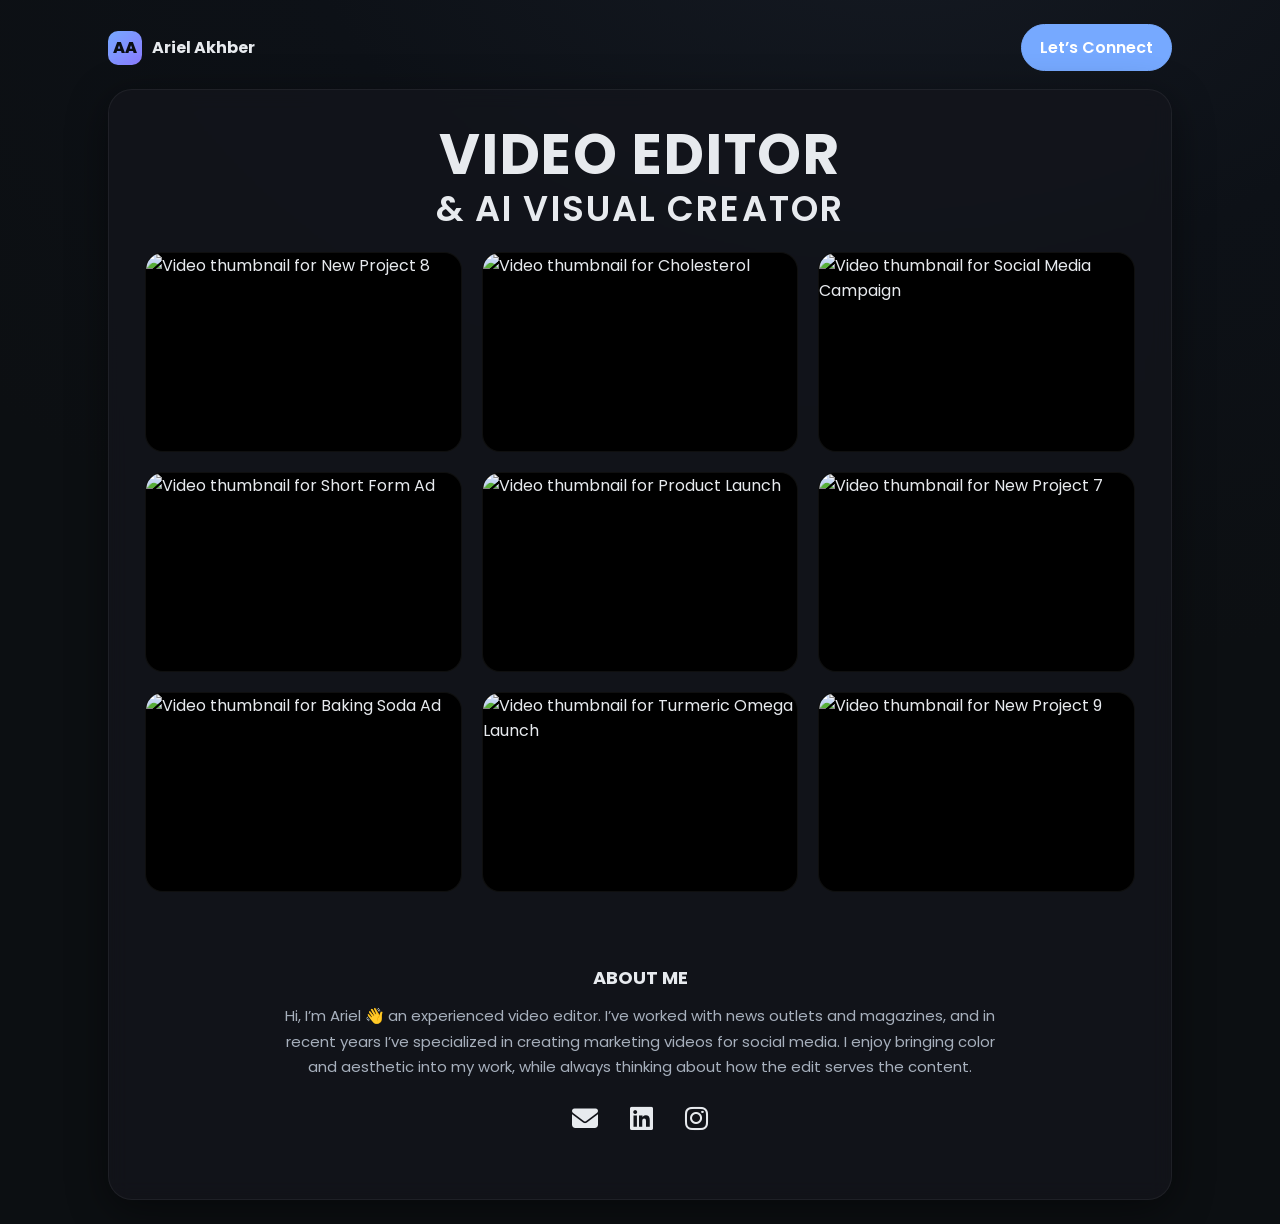
==== index.html @ ad4cbfae "Update index.html" ====
<!DOCTYPE html>
<html lang="en">
<head>
  <meta charset="utf-8" />
  <meta name="viewport" content="width=device-width, initial-scale=1" />
  <title>Ariel Akhber — Portfolio</title>

  <link rel="preconnect" href="https://fonts.googleapis.com">
  <link rel="preconnect" href="https://fonts.gstatic.com" crossorigin>
  <link href="https://fonts.googleapis.com/css2?family=Poppins:wght@400;500;600;700&display=swap" rel="stylesheet">
  <link rel="stylesheet" href="https://cdnjs.cloudflare.com/ajax/libs/font-awesome/6.5.0/css/all.min.css">

  <link rel="stylesheet" href="./styles.css">
</head>

<body>
  <div class="site-wrap">
    <header>
      <div class="brand">
        <div class="brand-mark">AA</div>
        <div class="brand-name">Ariel Akhber</div>
      </div>
      <a href="#contact" class="cta">Let’s Connect</a>
    </header>

    <main class="panel">
      <section class="hero">
        <h1 class="hero-title">
          <span class="line-main">VIDEO EDITOR</span>
          <span class="line-sub">& AI VISUAL CREATOR</span>
        </h1>
      </section>

      <!-- 3x3 gallery (9 items only, no placeholder) -->
      <section class="projects" id="projectsGrid" aria-label="Video gallery"></section>

      <section id="contact">
        <div class="about">
          <h4>ABOUT ME</h4>
          <p>
            Hi, I’m Ariel 👋 an experienced video editor.
            I’ve worked with news outlets and magazines, and in recent years I’ve specialized in creating marketing videos for social media.
            I enjoy bringing color and aesthetic into my work, while always thinking about how the edit serves the content.
          </p>
        </div>

        <div class="social-links">
          <a href="mailto:akhber@gmail.com" aria-label="Email"><i class="fas fa-envelope"></i></a>
          <a href="https://www.linkedin.com/in/ariel-akhber-a75b20251" target="_blank" rel="noopener" aria-label="LinkedIn"><i class="fab fa-linkedin"></i></a>
          <a href="https://www.instagram.com/arielakhber/" target="_blank" rel="noopener" aria-label="Instagram"><i class="fab fa-instagram"></i></a>
        </div>
      </section>
    </main>
  </div>

  <!-- Modal -->
  <div id="videoModal" class="modal" aria-hidden="true">
    <button class="close" type="button" aria-label="Close video">×</button>
    <div class="modal-content" role="dialog" aria-modal="true">
      <iframe id="videoFrame" src="" allow="autoplay; encrypted-media" allowfullscreen></iframe>
    </div>
  </div>

  <script>
    function openModal(videoId) {
      const modal = document.getElementById("videoModal");
      const frame = document.getElementById("videoFrame");
      modal.style.display = "flex";
      modal.setAttribute("aria-hidden", "false");
      frame.src = "https://www.youtube.com/embed/" + videoId + "?autoplay=1";
    }

    function closeModal() {
      const modal = document.getElementById("videoModal");
      const frame = document.getElementById("videoFrame");
      modal.style.display = "none";
      modal.setAttribute("aria-hidden", "true");
      frame.src = "";
    }

    // 9 videos = 3x3 grid
    const videos = [
      { id: "cFrAQUphw9w", title: "New Project 8" },
      { id: "8QjhPqj04_M", title: "Cholesterol" },
      { id: "sNv0KbdY40A", title: "Social Media Campaign" },
      { id: "XCvmRAv60n0", title: "Short Form Ad" },
      { id: "4ocju5hdgsI", title: "Product Launch" },
      { id: "Ojvk73VGJRs", title: "New Project 7" },
      { id: "7mzELoA_4TA", title: "Baking Soda Ad" },
      { id: "eIkSXcvXmnU", title: "Turmeric Omega Launch" },
      { id: "Q4pcstfcHyA", title: "New Project 9" }
    ];

    function renderGallery() {
      const grid = document.getElementById("projectsGrid");
      if (!grid) return;

      grid.innerHTML = videos.map(v => `
        <article class="card" data-video-id="${v.id}">
          <img
            class="thumb"
            src="https://img.youtube.com/vi/${v.id}/hqdefault.jpg"
            alt="Video thumbnail for ${v.title}"
            loading="lazy">
        </article>
      `).join("");

      grid.addEventListener("click", (e) => {
        const card = e.target.closest(".card[data-video-id]");
        if (!card) return;
        openModal(card.dataset.videoId);
      });
    }

    document.addEventListener("DOMContentLoaded", () => {
      renderGallery();

      document.querySelector(".close")?.addEventListener("click", closeModal);

      const modal = document.getElementById("videoModal");
      modal?.addEventListener("click", (e) => { if (e.target === modal) closeModal(); });

      document.addEventListener("keydown", (e) => { if (e.key === "Escape") closeModal(); });

      // Let’s Connect glow
      const connectBtn = document.querySelector(".cta");
      const contactSection = document.getElementById("contact");
      if (connectBtn && contactSection) {
        connectBtn.addEventListener("click", (e) => {
          e.preventDefault();
          contactSection.scrollIntoView({ behavior: "smooth", block: "center" });

          contactSection.classList.remove("glow");
          void contactSection.offsetWidth;
          contactSection.classList.add("glow");

          setTimeout(() => contactSection.classList.remove("glow"), 1800);
        });
      }
    });
  </script>
</body>
</html>
---- styles.css ----
:root {
  --bg: #0c0f12;
  --panel: rgba(20,22,28,0.72);
  --panel-border: rgba(255,255,255,0.06);
  --text: #e7eaee;
  --muted: #a7b0bd;
  --accent: #76a9ff;
  --accent-2: #8a7bff;
  --radius: 24px;
  --shadow: 0 10px 40px rgba(0,0,0,0.45);
}

* { box-sizing: border-box; scroll-behavior: smooth; }

body {
  margin: 0;
  font-family: "Poppins", sans-serif;
  background: radial-gradient(1200px 800px at 70% -10%, #151a23 0%, #0d1117 50%, var(--bg) 100%);
  color: var(--text);
}

.site-wrap {
  max-width: 1120px;
  margin: 0 auto;
  padding: 24px clamp(16px, 3vw, 28px);
}

.panel {
  background: var(--panel);
  border: 1px solid var(--panel-border);
  border-radius: var(--radius);
  box-shadow: var(--shadow);
  backdrop-filter: blur(10px);
  padding: clamp(20px, 3.4vw, 36px);
}

/* Header */
header {
  display: flex;
  align-items: center;
  justify-content: space-between;
  margin-bottom: 18px;
}

.brand {
  display: flex;
  align-items: center;
  gap: 10px;
  font-weight: 700;
}

.brand-mark {
  width: 34px;
  height: 34px;
  border-radius: 10px;
  background: linear-gradient(135deg, var(--accent), var(--accent-2));
  display: grid;
  place-items: center;
  color: #0a0e13;
  font-weight: 800;
}

.cta {
  background: var(--accent);
  border: 1px solid var(--accent);
  color: #fff;
  padding: 10px 18px;
  border-radius: 999px;
  text-decoration: none;
  font-weight: 600;
  transition: background-color .2s, transform .2s;
}
.cta:hover {
  background: #5a95e7;
  transform: translateY(-1px);
}

/* Hero */
.hero {
  text-align: center;
  margin-bottom: 24px;
}

.hero-title {
  display: flex;
  flex-direction: column;
  align-items: center;
  line-height: 1.05;
  margin: 0;
}

.hero-title .line-main {
  font-size: clamp(2.9rem, 5vw, 3.5rem); /* +~8px */
  font-weight: 700;
  letter-spacing: 0.03em;
}

.hero-title .line-sub {
  font-size: clamp(1.8rem, 4vw, 2.2rem);
  font-weight: 600;
  letter-spacing: 0.06em;
  margin-top: 0.18em;
  max-width: 92%;
  text-align: center;
}

/* Projects */
.projects {
  display: grid;
  grid-template-columns: repeat(3, 1fr);
  gap: 20px;
  margin: 22px 0 28px;
}

@media (max-width: 900px) {
  .projects { grid-template-columns: repeat(2, 1fr); }
}
@media (max-width: 600px) {
  .projects { grid-template-columns: 1fr; }
}

.card {
  position: relative;
  background: #000;
  border: 1px solid rgba(255,255,255,.06);
  border-radius: 18px;
  overflow: hidden;
  min-height: 200px;
  cursor: pointer;
  transition: transform .3s ease, box-shadow .3s ease, border-color .3s ease;
}
.card:hover {
  transform: translateY(-6px);
  box-shadow: 0 12px 32px rgba(0,0,0,.5), 0 6px 18px rgba(118,169,255,.2);
  border-color: rgba(118,169,255,.3);
}

.thumb {
  position: absolute;
  inset: 0;
  width: 100%;
  height: 100%;
  object-fit: cover;
  transition: transform .6s ease, filter .6s ease;
}
.card:hover .thumb {
  transform: scale(1.08);
  filter: brightness(1.1);
}

.card.placeholder {
  cursor: default;
  background: #1a1e26;
  display: grid;
  place-items: center;
}
.card.placeholder:hover {
  transform: none;
  box-shadow: none;
}

.placeholder-text {
  color: var(--muted);
  font-size: 1.1rem;
  opacity: 0.6;
}

/* Contact */
#contact {
  margin-top: 40px;
  border-radius: 24px;
  padding: 32px 24px 24px;
}

#contact.glow {
  animation: contactGlow 1.6s ease-out;
}

@keyframes contactGlow {
  0% { box-shadow: 0 0 0 0 rgba(118,169,255,0); }
  35% {
    box-shadow:
      0 0 0 1px rgba(118,169,255,0.9),
      0 0 35px rgba(118,169,255,0.7);
  }
  100% { box-shadow: 0 0 0 0 rgba(118,169,255,0); }
}

.about {
  text-align: center;
  max-width: 720px;
  margin: 0 auto 10px;
}
.about h4 { margin: 0 0 12px; font-size: 18px; }
.about p {
  margin: 0;
  color: var(--muted);
  line-height: 1.7;
  font-size: 15px;
}

.social-links {
  text-align: center;
  margin-top: 20px;
}
.social-links a {
  color: var(--text);
  margin: 0 14px;
  font-size: 26px;
  transition: color .2s, transform .2s;
}
.social-links a:hover {
  color: var(--accent);
  transform: translateY(-2px);
}

/* Modal */
.modal {
  display: none;
  position: fixed;
  inset: 0;
  background: rgba(0,0,0,.85);
  justify-content: center;
  align-items: center;
  z-index: 999;
}

.modal-content {
  width: min(900px, 92vw);
  aspect-ratio: 16 / 9;
  background: #000;
  border-radius: 16px;
  overflow: hidden;
}

.modal iframe {
  width: 100%;
  height: 100%;
  border: none;
}

.close {
  position: fixed;
  top: 18px;
  right: 22px;
  font-size: 40px;
  color: #fff;
  background: transparent;
  border: none;
  cursor: pointer;
}
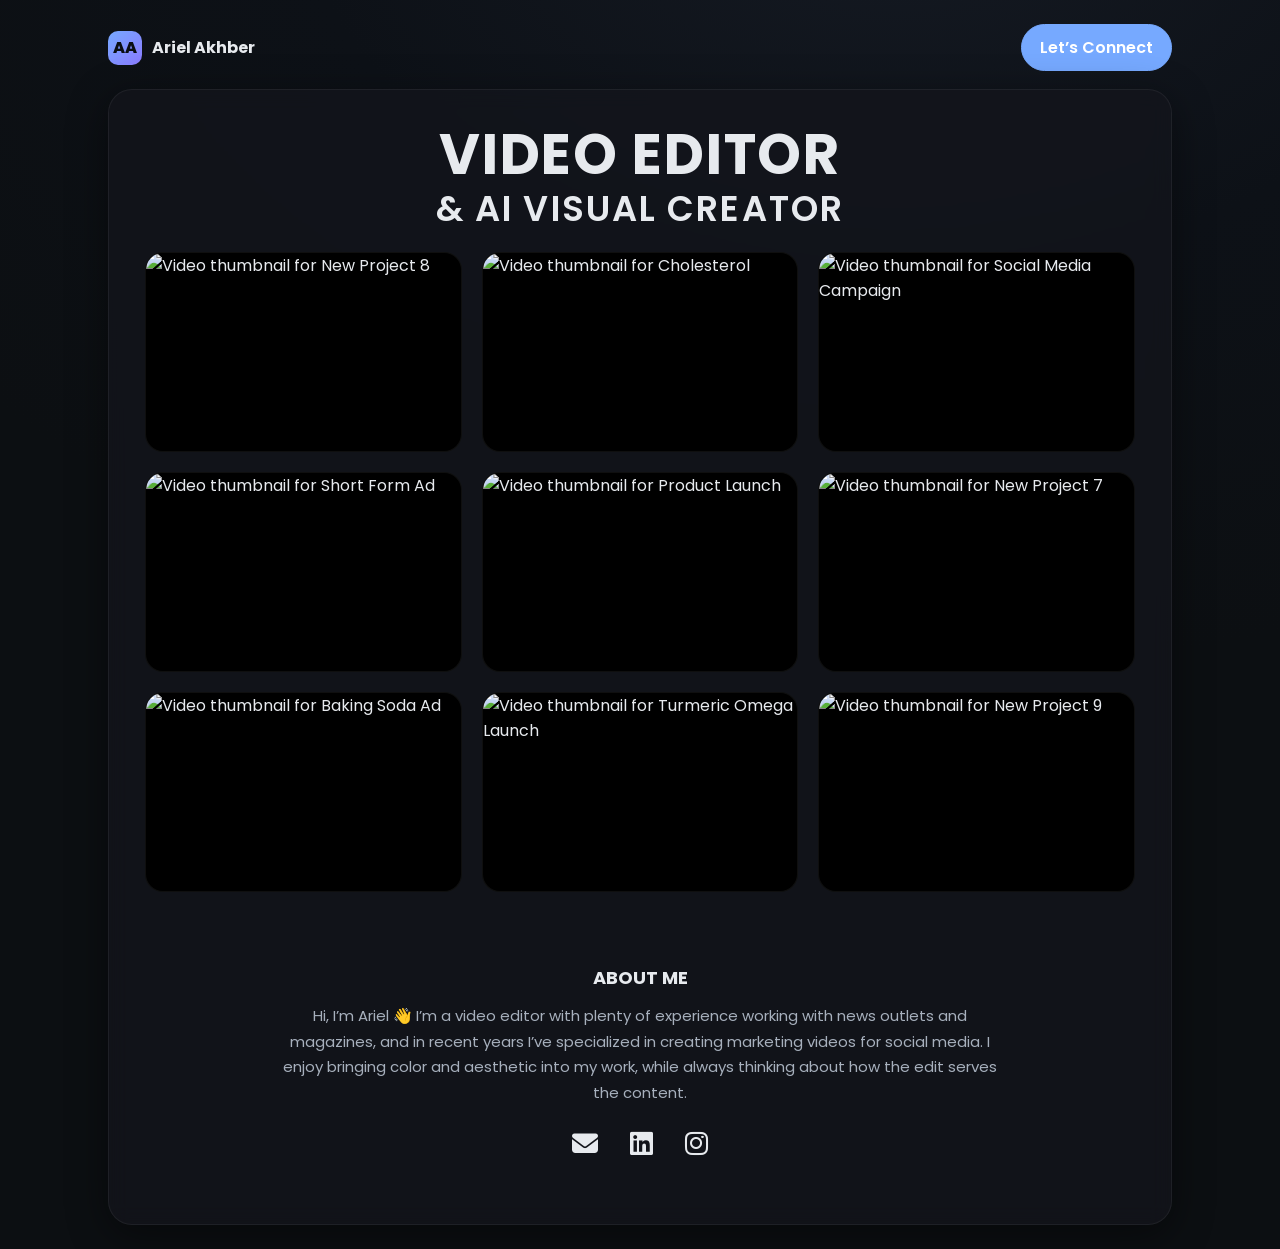
==== commit 00a3e7a4: "Update index.html" ====
--- a/index.html
+++ b/index.html
@@ -38,8 +38,8 @@
         <div class="about">
           <h4>ABOUT ME</h4>
           <p>
-            Hi, I’m Ariel 👋 an experienced video editor.
-            I’ve worked with news outlets and magazines, and in recent years I’ve specialized in creating marketing videos for social media.
+            Hi, I’m Ariel 👋
+            I’m a video editor with plenty of experience working with news outlets and magazines, and in recent years I’ve specialized in creating marketing videos for social media.
             I enjoy bringing color and aesthetic into my work, while always thinking about how the edit serves the content.
           </p>
         </div>
@@ -142,3 +142,4 @@
 </body>
 </html>
 
+
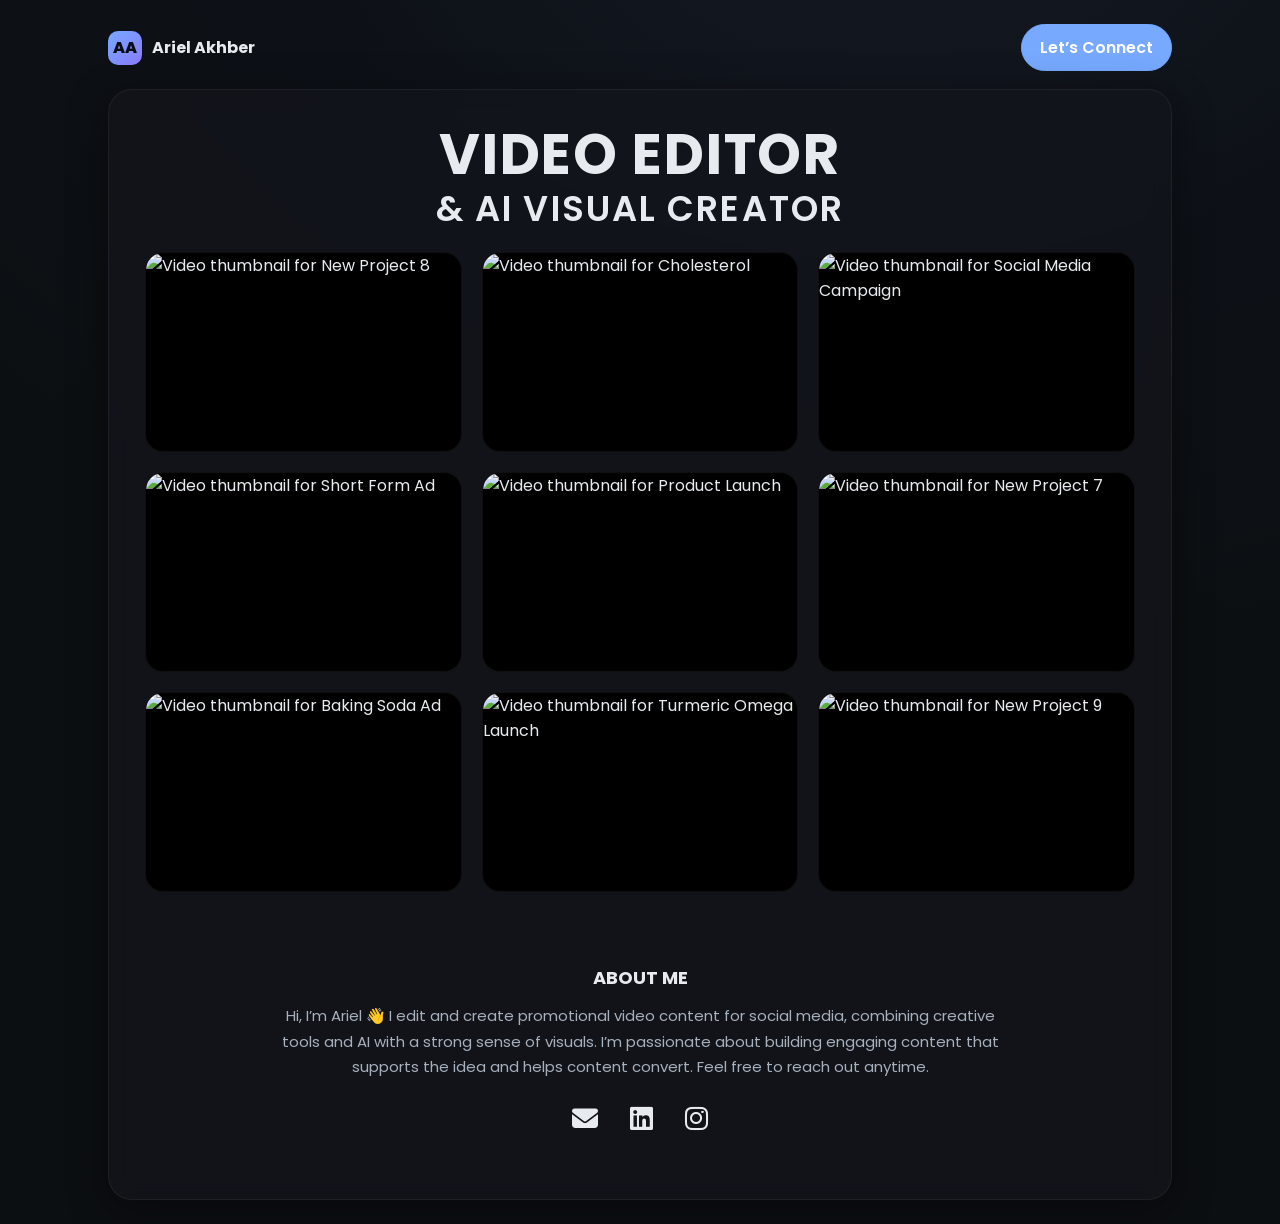
==== commit 2a9bb7e1: "Update index.html" ====
--- a/index.html
+++ b/index.html
@@ -39,8 +39,9 @@
           <h4>ABOUT ME</h4>
           <p>
             Hi, I’m Ariel 👋
-            I’m a video editor with plenty of experience working with news outlets and magazines, and in recent years I’ve specialized in creating marketing videos for social media.
-            I enjoy bringing color and aesthetic into my work, while always thinking about how the edit serves the content.
+I edit and create promotional video content for social media, combining creative tools and AI with a strong sense of visuals.
+I’m passionate about building engaging content that supports the idea and helps content convert.
+Feel free to reach out anytime.
           </p>
         </div>
 
@@ -143,3 +144,4 @@
 </html>
 
 
+
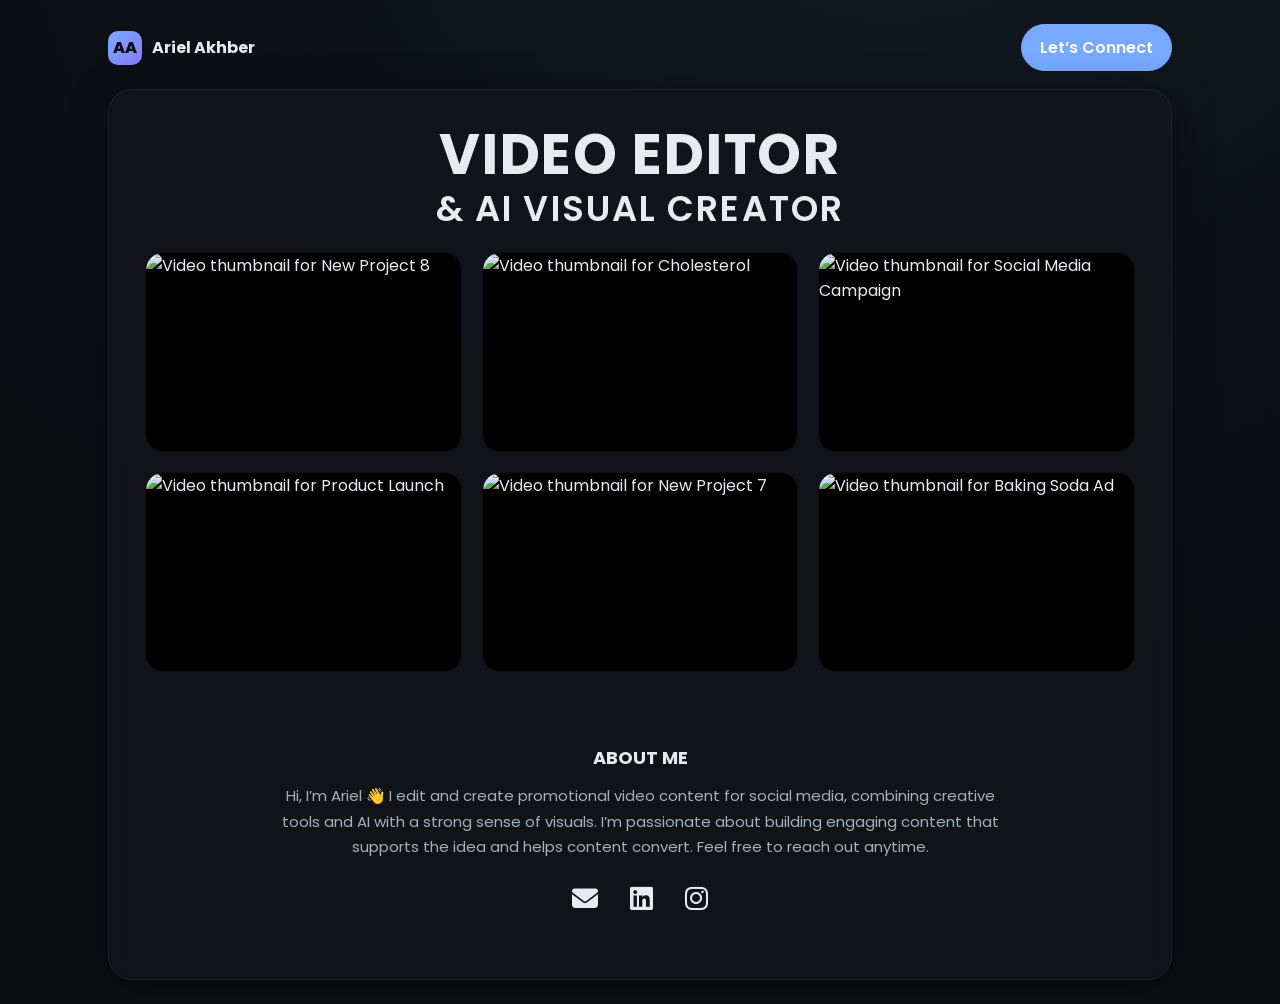
==== commit 1affe3d0: "Update index.html" ====
--- a/index.html
+++ b/index.html
@@ -81,16 +81,15 @@
 
     // 9 videos = 3x3 grid
     const videos = [
-      { id: "cFrAQUphw9w", title: "New Project 8" },
-      { id: "8QjhPqj04_M", title: "Cholesterol" },
-      { id: "sNv0KbdY40A", title: "Social Media Campaign" },
-      { id: "XCvmRAv60n0", title: "Short Form Ad" },
-      { id: "4ocju5hdgsI", title: "Product Launch" },
-      { id: "Ojvk73VGJRs", title: "New Project 7" },
-      { id: "7mzELoA_4TA", title: "Baking Soda Ad" },
-      { id: "eIkSXcvXmnU", title: "Turmeric Omega Launch" },
-      { id: "Q4pcstfcHyA", title: "New Project 9" }
-    ];
+  { id: "cFrAQUphw9w", title: "New Project 8" },        // A
+  { id: "8QjhPqj04_M", title: "Cholesterol" },          // B
+  { id: "sNv0KbdY40A", title: "Social Media Campaign" },// C
+
+  { id: "4ocju5hdgsI", title: "Product Launch" },       // E
+  { id: "Ojvk73VGJRs", title: "New Project 7" },        // F
+  { id: "7mzELoA_4TA", title: "Baking Soda Ad" }        // G
+];
+
 
     function renderGallery() {
       const grid = document.getElementById("projectsGrid");
@@ -145,3 +144,5 @@
 
 
 
+
+
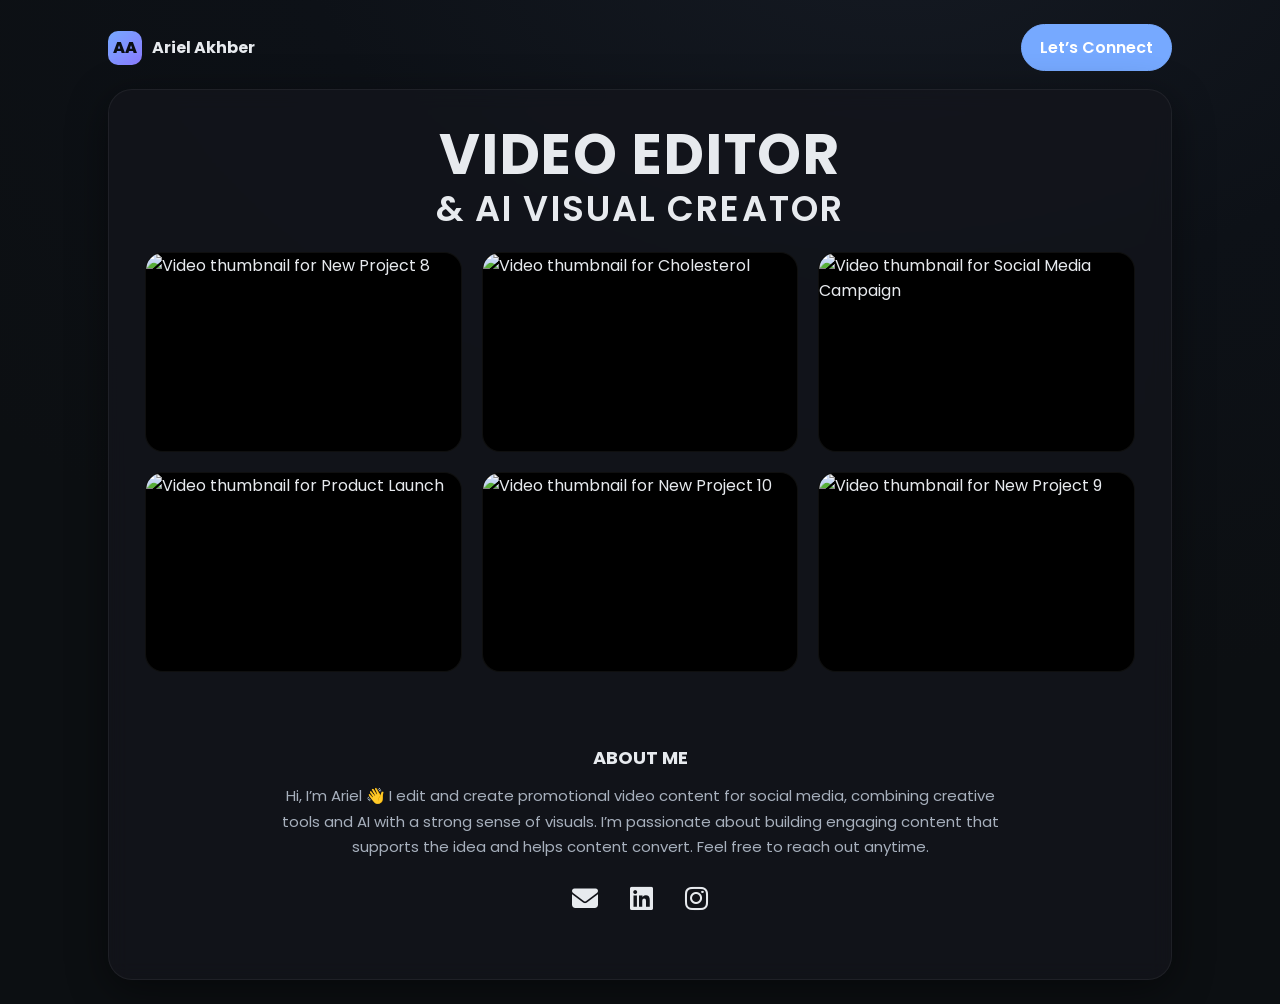
==== commit 2ff3aa1e: "Update index.html" ====
--- a/index.html
+++ b/index.html
@@ -85,9 +85,9 @@
   { id: "8QjhPqj04_M", title: "Cholesterol" },          // B
   { id: "sNv0KbdY40A", title: "Social Media Campaign" },// C
 
-  { id: "4ocju5hdgsI", title: "Product Launch" },       // E
-  { id: "Ojvk73VGJRs", title: "New Project 7" },        // F
-  { id: "7mzELoA_4TA", title: "Baking Soda Ad" }        // G
+  { id: "4ocju5hdgsI", title: "Product Launch" },       // D
+  { id: "OjoqOQoX3vs", title: "New Project 10" },        // E
+  { id: "Q4pcstfcHyA", title: "New Project 9" }         // F
 ];
 
 
@@ -146,3 +146,4 @@
 
 
 
+
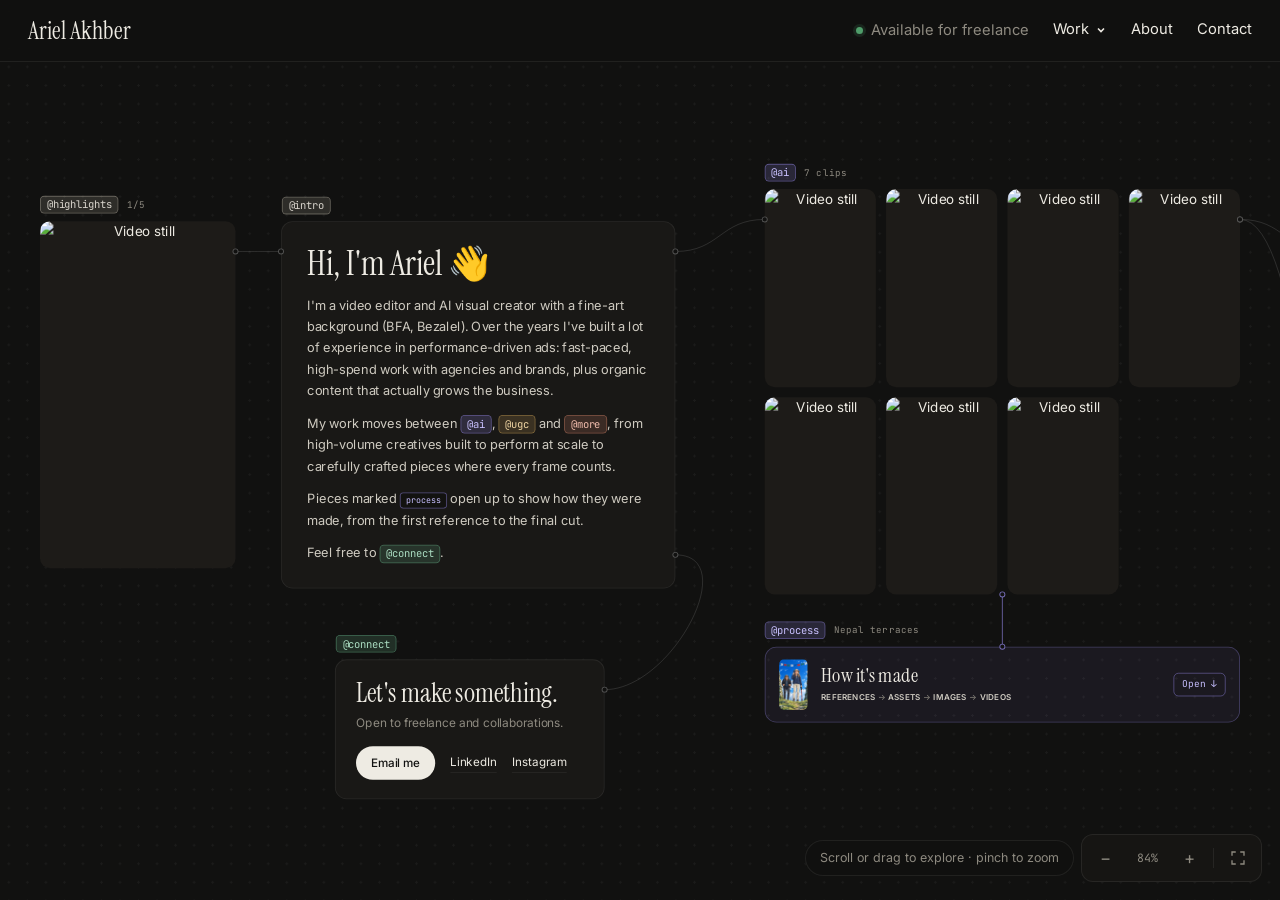
==== commit 731e99dd: "Add files via upload" ====
--- a/index.html
+++ b/index.html
@@ -1,149 +1,596 @@
-<!DOCTYPE html>
-<html lang="en">
-<head>
-  <meta charset="utf-8" />
-  <meta name="viewport" content="width=device-width, initial-scale=1" />
-  <title>Ariel Akhber — Portfolio</title>
-
-  <link rel="preconnect" href="https://fonts.googleapis.com">
-  <link rel="preconnect" href="https://fonts.gstatic.com" crossorigin>
-  <link href="https://fonts.googleapis.com/css2?family=Poppins:wght@400;500;600;700&display=swap" rel="stylesheet">
-  <link rel="stylesheet" href="https://cdnjs.cloudflare.com/ajax/libs/font-awesome/6.5.0/css/all.min.css">
-
-  <link rel="stylesheet" href="./styles.css">
-</head>
-
-<body>
-  <div class="site-wrap">
-    <header>
-      <div class="brand">
-        <div class="brand-mark">AA</div>
-        <div class="brand-name">Ariel Akhber</div>
-      </div>
-      <a href="#contact" class="cta">Let’s Connect</a>
-    </header>
-
-    <main class="panel">
-      <section class="hero">
-        <h1 class="hero-title">
-          <span class="line-main">VIDEO EDITOR</span>
-          <span class="line-sub">& AI VISUAL CREATOR</span>
-        </h1>
-      </section>
-
-      <!-- 3x3 gallery (9 items only, no placeholder) -->
-      <section class="projects" id="projectsGrid" aria-label="Video gallery"></section>
-
-      <section id="contact">
-        <div class="about">
-          <h4>ABOUT ME</h4>
-          <p>
-            Hi, I’m Ariel 👋
-I edit and create promotional video content for social media, combining creative tools and AI with a strong sense of visuals.
-I’m passionate about building engaging content that supports the idea and helps content convert.
-Feel free to reach out anytime.
-          </p>
-        </div>
-
-        <div class="social-links">
-          <a href="mailto:akhber@gmail.com" aria-label="Email"><i class="fas fa-envelope"></i></a>
-          <a href="https://www.linkedin.com/in/ariel-akhber-a75b20251" target="_blank" rel="noopener" aria-label="LinkedIn"><i class="fab fa-linkedin"></i></a>
-          <a href="https://www.instagram.com/arielakhber/" target="_blank" rel="noopener" aria-label="Instagram"><i class="fab fa-instagram"></i></a>
-        </div>
-      </section>
-    </main>
-  </div>
-
-  <!-- Modal -->
-  <div id="videoModal" class="modal" aria-hidden="true">
-    <button class="close" type="button" aria-label="Close video">×</button>
-    <div class="modal-content" role="dialog" aria-modal="true">
-      <iframe id="videoFrame" src="" allow="autoplay; encrypted-media" allowfullscreen></iframe>
-    </div>
-  </div>
-
-  <script>
-    function openModal(videoId) {
-      const modal = document.getElementById("videoModal");
-      const frame = document.getElementById("videoFrame");
-      modal.style.display = "flex";
-      modal.setAttribute("aria-hidden", "false");
-      frame.src = "https://www.youtube.com/embed/" + videoId + "?autoplay=1";
-    }
-
-    function closeModal() {
-      const modal = document.getElementById("videoModal");
-      const frame = document.getElementById("videoFrame");
-      modal.style.display = "none";
-      modal.setAttribute("aria-hidden", "true");
-      frame.src = "";
-    }
-
-    // 9 videos = 3x3 grid
-    const videos = [
-  { id: "cFrAQUphw9w", title: "New Project 8" },        // A
-  { id: "8QjhPqj04_M", title: "Cholesterol" },          // B
-  { id: "sNv0KbdY40A", title: "Social Media Campaign" },// C
-
-  { id: "4ocju5hdgsI", title: "Product Launch" },       // D
-  { id: "OjoqOQoX3vs", title: "New Project 10" },        // E
-  { id: "Q4pcstfcHyA", title: "New Project 9" }         // F
-];
-
-
-    function renderGallery() {
-      const grid = document.getElementById("projectsGrid");
-      if (!grid) return;
-
-      grid.innerHTML = videos.map(v => `
-        <article class="card" data-video-id="${v.id}">
-          <img
-            class="thumb"
-            src="https://img.youtube.com/vi/${v.id}/hqdefault.jpg"
-            alt="Video thumbnail for ${v.title}"
-            loading="lazy">
-        </article>
-      `).join("");
-
-      grid.addEventListener("click", (e) => {
-        const card = e.target.closest(".card[data-video-id]");
-        if (!card) return;
-        openModal(card.dataset.videoId);
-      });
-    }
-
-    document.addEventListener("DOMContentLoaded", () => {
-      renderGallery();
-
-      document.querySelector(".close")?.addEventListener("click", closeModal);
-
-      const modal = document.getElementById("videoModal");
-      modal?.addEventListener("click", (e) => { if (e.target === modal) closeModal(); });
-
-      document.addEventListener("keydown", (e) => { if (e.key === "Escape") closeModal(); });
-
-      // Let’s Connect glow
-      const connectBtn = document.querySelector(".cta");
-      const contactSection = document.getElementById("contact");
-      if (connectBtn && contactSection) {
-        connectBtn.addEventListener("click", (e) => {
-          e.preventDefault();
-          contactSection.scrollIntoView({ behavior: "smooth", block: "center" });
-
-          contactSection.classList.remove("glow");
-          void contactSection.offsetWidth;
-          contactSection.classList.add("glow");
-
-          setTimeout(() => contactSection.classList.remove("glow"), 1800);
-        });
-      }
-    });
-  </script>
-</body>
-</html>
-
-
-
-
-
-
+<!DOCTYPE html>
+<html lang="en" class="no-js">
+<head>
+  <meta charset="utf-8" />
+  <meta name="viewport" content="width=device-width, initial-scale=1" />
+  <title>Ariel Akhber — Video Editor & AI Visual Creator</title>
+  <meta name="description" content="Ariel Akhber, video editor and AI visual creator. Performance-driven ads, UGC and AI creative — from the first reference to the final cut." />
+
+  <!-- SHARE PREVIEW (WhatsApp / LinkedIn / X)
+       PLACEHOLDER: once the site has an address, replace YOUR-DOMAIN below,
+       and put a 1200x630 image named og.jpg next to index.html -->
+  <meta property="og:type" content="website" />
+  <meta property="og:title" content="Ariel Akhber — Video Editor & AI Visual Creator" />
+  <meta property="og:description" content="Performance-driven ads, UGC and AI creative — from the first reference to the final cut." />
+  <meta property="og:url" content="https://YOUR-DOMAIN/" />
+  <meta property="og:image" content="https://YOUR-DOMAIN/og.jpg" />
+  <meta name="twitter:card" content="summary_large_image" />
+  <link rel="icon" href="data:image/svg+xml,%3Csvg xmlns='http://www.w3.org/2000/svg' viewBox='0 0 32 32'%3E%3Crect width='32' height='32' rx='7' fill='%23111110'/%3E%3Cpath d='M9 11c8 0 6 10 14 10' stroke='%23EEEBE3' stroke-width='1.6' fill='none'/%3E%3Ccircle cx='9' cy='11' r='3.2' fill='%23a294ff'/%3E%3Ccircle cx='23' cy='21' r='3.2' fill='%23EEEBE3'/%3E%3C/svg%3E" />
+
+  <link rel="preconnect" href="https://fonts.googleapis.com">
+  <link rel="preconnect" href="https://fonts.gstatic.com" crossorigin>
+  <link href="https://fonts.googleapis.com/css2?family=Instrument+Serif:ital@0;1&family=Inter:wght@400;500;600&family=JetBrains+Mono:wght@400;500&display=swap" rel="stylesheet">
+  <link rel="stylesheet" href="./styles.css">
+</head>
+<body>
+  <header class="site-header">
+    <button class="wordmark" type="button" data-home>Ariel Akhber</button>
+    <nav class="nav-right">
+      <span class="status"><span class="dot"></span> Available for freelance</span>
+      <div class="menu" id="workMenu">
+        <button class="nav-btn menu-btn" type="button" id="workBtn" aria-haspopup="true" aria-expanded="false" aria-controls="workList">Work
+          <svg viewBox="0 0 12 12" fill="none" stroke="currentColor" stroke-width="1.6" aria-hidden="true"><path d="M3 4.5 6 7.5 9 4.5"/></svg>
+        </button>
+        <div class="menu-list" id="workList" role="menu" aria-label="Work"></div>
+      </div>
+      <button class="nav-btn" type="button" data-goto="intro">About</button>
+      <button class="nav-btn" type="button" data-goto="connect">Contact</button>
+    </nav>
+  </header>
+
+  <div class="canvas" id="canvas">
+    <div class="world" id="world">
+      <svg class="wires" id="wires" xmlns="http://www.w3.org/2000/svg"></svg>
+      <svg class="wires wires--top" id="wiresTop" xmlns="http://www.w3.org/2000/svg"></svg>
+    </div>
+  </div>
+
+  <div class="canvas-hint" id="hint">Scroll or drag to explore · pinch to zoom</div>
+  <div class="toolbar">
+    <button class="tool" type="button" id="zoomOut" aria-label="Zoom out">&minus;</button>
+    <span class="zoom-val" id="zoomVal">100%</span>
+    <button class="tool" type="button" id="zoomIn" aria-label="Zoom in">+</button>
+    <span class="tool-sep"></span>
+    <button class="tool" type="button" id="homeBtn" aria-label="Back to start" title="Back to start">
+      <svg viewBox="0 0 24 24" fill="none" stroke="currentColor" stroke-width="1.8"><path d="M4 9V4h5M20 9V4h-5M4 15v5h5M20 15v5h-5"/></svg>
+    </button>
+  </div>
+
+  <div id="modal" class="modal" aria-hidden="true">
+    <button class="modal-close" type="button" aria-label="Close video">×</button>
+    <div class="modal-content" id="modalContent" role="dialog" aria-modal="true" aria-label="Video player">
+      <iframe id="frame" src="" allow="accelerometer; autoplay; clipboard-write; encrypted-media; gyroscope; picture-in-picture; web-share; fullscreen" referrerpolicy="strict-origin-when-cross-origin" allowfullscreen></iframe>
+    </div>
+  </div>
+
+  <div id="lightbox" class="lightbox" aria-hidden="true">
+    <button class="modal-close lb-close" type="button" aria-label="Close">×</button>
+    <button class="lb-nav lb-prev" type="button" aria-label="Previous">‹</button>
+    <figure class="lb-fig" role="dialog" aria-modal="true" aria-label="Process viewer"><div class="lb-media" id="lbMedia"></div><figcaption class="lb-cap" id="lbCap"></figcaption></figure>
+    <button class="lb-nav lb-next" type="button" aria-label="Next">›</button>
+  </div>
+
+  <script>
+    document.documentElement.classList.remove('no-js');
+
+    /* =========================================================
+       CONTENT — edit here
+       ---------------------------------------------------------
+       A clip looks like:
+         { id:"YouTubeId", title:"", loop:"", aspect:"", process:null }
+         id       YouTube id — plays in the player and gives the thumbnail.
+                  Leave it "" to show a placeholder card.
+         title    optional caption on hover
+         loop     optional short muted video file that plays on hover,
+                  e.g. "videos/ai-01.mp4" (3–5 s, no audio, vertical)
+         aspect   "16/9" for a horizontal video (default is vertical)
+         process  optional "how it was made" chain — see PROCESS below
+       Tag colors: change `color` to recolor a tag everywhere.
+       ========================================================= */
+    const TAGS = {
+      intro:   { tag:"@intro",         color:"#bdb6a8" },
+      hits:    { tag:"@highlights",    color:"#bdb6a8" },
+      ai:      { tag:"@ai",            color:"#a294ff" },
+      ugc:     { tag:"@ugc",           color:"#e2b45e" },
+      more:    { tag:"@more",          color:"#e58c70" },
+      connect: { tag:"@connect",       color:"#6fc496" },
+      process: { tag:"@process",       color:"#a294ff" }
+    };
+
+    /* PROCESSES — "how it's made" for a project.
+       Each item: { src:"file", cap:"caption" }. src can be an image (.jpg) or a video (.mp4);
+       the small tile picture is read from the thumbs/ folder next to it (same name, .jpg).
+       final.id = YouTube id of the edited film ("" shows a placeholder).
+       To link a gallery clip to its process, add  process:"nepal"  to that clip. */
+    const P = "process/nepal/";
+    const PROCESSES = {
+      nepal: {
+        name: "Nepal terraces",
+        meta: "Anime short for Blink · Magnific Spaces · Seedance · After Effects",
+        steps: [
+          { key:"refs", title:"REFERENCES", sub:"real photos", shape:"land", items:[
+              { src:P+"ref-1-himalaya.jpg",  cap:"Snow peaks" },
+              { src:P+"ref-2-terraces.jpg",  cap:"Terraced hillside" },
+              { src:P+"ref-3-viewpoint.jpg", cap:"Ridge-top viewpoint" } ],
+            note:"The look and the geography to build from." },
+          { key:"assets", title:"ASSETS", sub:"characters / locations", shape:"land", items:[
+              { src:P+"cha-elad.jpg",    cap:"Elad, character sheet" },
+              { src:P+"cha-noa.jpg",     cap:"Noa, character sheet" },
+              { src:P+"loc-climb.jpg",   cap:"Location: the climb" },
+              { src:P+"loc-hill.jpg",    cap:"Location: the hill" },
+              { src:P+"loc-terrace.jpg", cap:"Location: the paddy" } ],
+            note:"Locked characters and fixed locations, reused in every shot." },
+          { key:"images", title:"IMAGES", sub:"key frames", shape:"vert", items:[
+              { src:P+"kf-crest.jpg",      cap:"Reaching the crest" },
+              { src:P+"kf-viewpoint.jpg",  cap:"At the viewpoint" },
+              { src:P+"kf-noa-farmer.jpg", cap:"Noa imagines herself as a farmer" } ],
+            note:"First and end frames for each shot." },
+          { key:"videos", title:"VIDEOS", sub:"generated shots", shape:"vert", items:[
+              { src:P+"v-climb.mp4",  cap:"The climb" },
+              { src:P+"v-noa.mp4",    cap:"Noa at the crest" },
+              { src:P+"v-reveal.mp4", cap:"The reveal" },
+              { src:P+"v-hill.mp4",   cap:"The hill" } ],
+            note:"Acting and motion on top of the key frames." }
+        ],
+        // a side story: one shot that started as a drawing in my notebook
+        sketch: { title:"ONE SHOT", sub:"from a hand sketch", items:[
+            { src:P+"sk-1-hand.jpg",     cap:"My sketch", label:"sketch", fit:"contain" },
+            { src:P+"sk-2-paper.jpg",    cap:"Turned into a reference", label:"reference" },
+            { src:P+"sk-3-scene.jpg",    cap:"Placed in the scene", label:"in the scene" },
+            { src:P+"sk-4-animated.mp4", cap:"Animated", label:"animated" } ] },
+        final: { id:"vX-oKd3rJjI", note:"Cut, sound design, light and particles in AE." }
+      }
+    };
+
+    const GALLERIES = [
+      { id:"ai", x:930, y:112, grid:true, clips:[
+        { id:"cFrAQUphw9w" },
+        { id:"Tdf8r3UTSKo" },
+        { id:"t7w9zrfC23o" },
+        { id:"GwVUHS4ICoY" }, { id:"piedj6jmcSM" },
+        { id:"Wow2pt4ICY8" }, { id:"8XYluk6R48g" }
+      ]},
+      { id:"ugc", x:1600, y:150, clips:[
+        { id:"kpi4qDDBNHs" }, { id:"sNv0KbdY40A" }, { id:"8C0jH5h0SkU" } ]},
+      // placeholder picks for now
+      { id:"more", x:1650, y:520, clips:[
+        { id:"4ocju5hdgsI" }, { id:"wctScyfR-aw" }, { id:"Q4pcstfcHyA" } ]}
+    ];
+
+    // HIGHLIGHTS — rotating; add `loop:"videos/hit-01.mp4"` to make each one move
+    const HITS = [
+      { id:"cFrAQUphw9w" }, { id:"kpi4qDDBNHs" }, { id:"Tdf8r3UTSKo" }, { id:"4ocju5hdgsI" }, { id:"sNv0KbdY40A" }
+    ];
+
+    const t = (id) => `<button class="tag" type="button" data-goto="${id}" style="--c:${TAGS[id].color}">${TAGS[id].tag}</button>`;
+
+    const INTRO_HTML = `
+      <p class="hi">Hi, I'm Ariel 👋</p>
+      <p>I'm a video editor and AI visual creator with a fine-art background (BFA, Bezalel). Over the years I've built a lot of experience in performance-driven ads: fast-paced, high-spend work with agencies and brands, plus organic content that actually grows the business.</p>
+      <p>My work moves between ${t('ai')}, ${t('ugc')} and ${t('more')}, from high-volume creatives built to perform at scale to carefully crafted pieces where every frame counts.</p>
+      <p>Pieces marked <span class="proc-cue proc-cue--inline">process</span> open up to show how they were made, from the first reference to the final cut.</p>
+      <p>Feel free to ${t('connect')}.</p>`;
+
+    const CONTACT_HTML = `
+      <h2>Let's make something.</h2>
+      <p>Open to freelance and collaborations.</p>
+      <div class="contact-actions">
+        <a class="btn" href="mailto:akhber@gmail.com">Email me</a>
+        <a class="lnk" href="https://www.linkedin.com/in/ariel-akhber-a75b20251" target="_blank" rel="noopener">LinkedIn</a>
+        <a class="lnk" href="https://www.instagram.com/arielakhber/" target="_blank" rel="noopener">Instagram</a>
+      </div>`;
+
+    // wires: [from, to]. Ports sit near the top of each node.
+    const WIRES = [ ["hits","intro"], ["intro","ai"], ["ai","ugc"], ["ai","more"] ];
+
+    /* ========================================================= */
+
+    const PLAY = '<span class="play" aria-hidden="true"><svg viewBox="0 0 24 24" width="18" height="18"><path d="M8 5v14l11-7z" fill="currentColor"/></svg></span>';
+    const thumbSrc = (id) => `https://img.youtube.com/vi/${id}/sddefault.jpg`;
+    const thumbAlt = (id) => `https://img.youtube.com/vi/${id}/hqdefault.jpg`;
+    const imgTag = (id, lazy=true) => `<img class="thumb" src="${thumbSrc(id)}" onerror="this.onerror=null;this.src='${thumbAlt(id)}'" alt="Video still"${lazy?' loading="lazy"':''}>`;
+    const isVid = (s) => /\.(mp4|webm|mov)$/i.test(s);
+    const thumbOf = (s) => s.replace(/([^/]+)\.[a-z0-9]+$/i, 'thumbs/$1.jpg');
+    const loopTag = (src) => src ? `<video class="loopv" src="${src}" muted loop playsinline preload="none" aria-hidden="true"></video>` : '';
+
+    function cardHTML(v, g, i){
+      if(!v.id) return `<div class="card is-ph" aria-hidden="true"><span>clip ${String(i+1).padStart(2,'0')}<br>placeholder</span></div>`;
+      const capText = v.title || (v.process ? 'See how it was made' : '');
+      const cap = capText ? `<span class="cap">${capText}</span>` : '';
+      const cue = v.process ? '<span class="proc-cue">process</span>' : '';
+      const lbl = v.process ? 'Show how this was made' : (v.title ? 'Play '+v.title : 'Play video');
+      return `<button class="card" type="button" data-g="${g}" data-i="${i}" aria-label="${lbl}">${imgTag(v.id)}${loopTag(v.loop)}${PLAY}${cap}${cue}</button>`;
+    }
+    function label(id, meta){
+      return `<div class="lbl" data-handle><span class="tag" style="--c:${TAGS[id].color}">${TAGS[id].tag}</span>${meta ? `<span class="meta">${meta}</span>` : ''}</div>`;
+    }
+
+    const world = document.getElementById('world');
+    const canvas = document.getElementById('canvas');
+    const HEADER = 62;
+
+    function addNode(id, cls, x, y, inner){
+      const el = document.createElement('div');
+      el.className = 'node ' + cls;
+      el.id = 'n-' + id; el.dataset.node = id;
+      el.style.left = x + 'px'; el.style.top = y + 'px';
+      el.style.setProperty('--c', (TAGS[id] || TAGS.process).color);
+      el.innerHTML = inner;
+      world.appendChild(el);
+      return el;
+    }
+
+    addNode('hits', 'node--reel', 70, 150,
+      label('hits', `1/${HITS.length}`) +
+      `<button class="card card--reel" type="button" id="reelCard" aria-label="Play highlights">
+        ${HITS.map((v,i)=>`<span class="hit${i===0?' on':''}">${imgTag(v.id, i>0)}${loopTag(v.loop)}</span>`).join('')}${PLAY}</button>`);
+    addNode('intro', 'node--text panel', 356, 150, label('intro') + INTRO_HTML);
+    GALLERIES.forEach((g,gi) => addNode(g.id, 'node--gallery', g.x, g.y,
+      label(g.id, `${g.clips.filter(c=>c.id).length} clips`) +
+      `<div class="clips${g.grid?' clips--grid':''}"${g.grid?` style="--cols:${g.clips.length>6?4:3}"`:''}>${g.clips.map((c,i)=>cardHTML(c,gi,i)).join('')}</div>`));
+    addNode('connect', 'node--contact panel', 420, 640, label('connect') + CONTACT_HTML);
+
+    // the door to the process: a small visible node under @ai
+    const PEEK_KEY = Object.keys(PROCESSES)[0];
+    if(PEEK_KEY){
+      const pp=PROCESSES[PEEK_KEY], cover=(pp.steps.find(s=>s.key==='images')||pp.steps[0]).items[0];
+      addNode('peek', 'node--peek', 930, 700,
+        `<div class="lbl" data-handle><span class="tag" style="--c:${TAGS.process.color}">${TAGS.process.tag}</span><span class="meta">${pp.name}</span></div>
+        <button class="peek" type="button" data-open-proc="${PEEK_KEY}" aria-label="Open the process">
+          <span class="peek-thumb">${cover?`<img class="thumb" src="${thumbOf(cover.src)}" alt="">`:''}</span>
+          <span class="peek-body">
+            <span class="peek-title">How it's made</span>
+            <span class="peek-chain">${pp.steps.map(s=>`<b>${s.title}</b>`).join(' → ')}</span>
+          </span>
+          <span class="peek-open">Open ↓</span>
+        </button>`);
+    }
+
+    /* ---------- geometry helpers ---------- */
+    const svg = document.getElementById('wires');
+    const svgTop = document.getElementById('wiresTop');   // process wires draw above the process frame
+    const PORT_Y = 36;
+    function rect(id){ const e=document.getElementById('n-'+id); return e ? {x:e.offsetLeft,y:e.offsetTop,w:e.offsetWidth,h:e.offsetHeight} : null; }
+    function wpos(el){ let x=0,y=0,e=el; while(e && e!==world){ x+=e.offsetLeft; y+=e.offsetTop; e=e.offsetParent; } return {x,y,w:el.offsetWidth,h:el.offsetHeight}; }
+    function bez(ax,ay,bx,by){ const dx=Math.max(50,Math.abs(bx-ax)*.5); return `M ${ax} ${ay} C ${ax+dx} ${ay}, ${bx-dx} ${by}, ${bx} ${by}`; }
+    function vbez(ax,ay,bx,by){ const dy=Math.max(40,Math.abs(by-ay)*.5); return `M ${ax} ${ay} C ${ax} ${ay+dy}, ${bx} ${by-dy}, ${bx} ${by}`; }
+
+    /* ---------- wires + ports ---------- */
+    function drawWires(){
+      svg.innerHTML=''; svgTop.innerHTML=''; world.querySelectorAll('.port').forEach(p=>p.remove());
+      const seg = (ax,ay,bx,by,d,cls='') => {
+        const p=document.createElementNS('http://www.w3.org/2000/svg','path');
+        p.setAttribute('d', d || bez(ax,ay,bx,by)); p.setAttribute('class','wire '+cls); (cls.includes('proc') ? svgTop : svg).appendChild(p);
+        [[ax,ay],[bx,by]].forEach(([x,y])=>{ const s=document.createElement('span'); s.className='port'+(cls.includes('proc')?' port--proc':''); s.style.left=x+'px'; s.style.top=y+'px'; world.appendChild(s); });
+      };
+      WIRES.forEach(([a,b])=>{ const A=rect(a),B=rect(b); if(A&&B) seg(A.x+A.w, A.y+PORT_Y, B.x, B.y+PORT_Y); });
+      // intro → contact: leaves the lower right of the text, enters contact from the right
+      const T=rect('intro'), C=rect('connect');
+      const ax=T.x+T.w, ay=T.y+T.h-40, bx=C.x+C.w, by=C.y+PORT_Y;
+      seg(ax,ay,bx,by,`M ${ax} ${ay} C ${ax+80} ${ay}, ${bx+80} ${by}, ${bx} ${by}`);
+
+      // @ai → the small process door underneath it
+      const P=rect('peek'), A=rect('ai');
+      if(P && A && !proc){ const x1=A.x+A.w/2, y1=A.y+A.h, x2=P.x+P.w/2, y2=P.y; seg(x1,y1,x2,y2,vbez(x1,y1,x2,y2),'wire--proc'); }
+
+      if(proc){
+        const frame = wpos(proc.el.querySelector('.proc')), L = wpos(proc.el.querySelector('.lbl'));
+        const media = k => wpos(proc.el.querySelector(`.step--${k} .tiles, .step--${k} .card`));
+        if(proc.card){
+          // selected clip → leaves from its left side, enters the process frame from the left
+          const card=wpos(proc.card), sx0=card.x, sy0=card.y+card.h/2, fx=frame.x, fy=frame.y+72;
+          seg(sx0,sy0,fx,fy,`M ${sx0} ${sy0} C ${sx0-120} ${sy0}, ${fx-120} ${fy}, ${fx} ${fy}`,'wire--proc');
+        } else {
+          // @ai → down into the process frame (lands just right of the @process tag)
+          const A=rect('ai'), x1=A.x+A.w/2, y1=A.y+A.h, x2=L.x+L.w+26, y2=frame.y;
+          seg(x1,y1,x2,y2,vbez(x1,y1,x2,y2),'wire--proc');
+        }
+        // step → step → … → final
+        const keys=[...proc.el.querySelectorAll('.proc > .step:not(.step--sketch)')].map(s=>s.dataset.k);
+        for(let k=0;k<keys.length-1;k++){ const A=media(keys[k]), B=media(keys[k+1]); seg(A.x+A.w, A.y+28, B.x, B.y+28, null, 'wire--proc'); }
+        // the sketch chain: tile → tile
+        const sk=[...proc.el.querySelectorAll('.sk-item .tile')].map(wpos);
+        for(let k=0;k<sk.length-1;k++){ const A=sk[k], B=sk[k+1]; seg(A.x+A.w, A.y+A.h/2, B.x, B.y+B.h/2, null, 'wire--proc'); }
+      }
+    }
+
+    /* ---------- pan / zoom ---------- */
+    let tx=0, ty=0, scale=1, bounds={minX:0,minY:0,maxX:0,maxY:0}, canvasMode=false, inited=false;
+    const reduce = window.matchMedia('(prefers-reduced-motion: reduce)').matches;
+
+    function measure(){
+      let minX=1e9,minY=1e9,maxX=-1e9,maxY=-1e9;
+      world.querySelectorAll('.node').forEach(el=>{
+        if(!el.offsetParent) return;   // hidden (e.g. the process door while the process is open)
+        minX=Math.min(minX,el.offsetLeft); minY=Math.min(minY,el.offsetTop-34);
+        maxX=Math.max(maxX,el.offsetLeft+el.offsetWidth); maxY=Math.max(maxY,el.offsetTop+el.offsetHeight);
+      });
+      bounds={minX,minY,maxX,maxY};
+      world.style.width=(maxX+80)+'px'; world.style.height=(maxY+80)+'px';
+    }
+    function clamp(){
+      const m=140, vw=canvas.clientWidth, vh=canvas.clientHeight;
+      const minTx=m-bounds.maxX*scale, maxTx=vw-m-bounds.minX*scale;
+      const minTy=m-bounds.maxY*scale, maxTy=vh-m-bounds.minY*scale;
+      tx=(minTx>maxTx)?(minTx+maxTx)/2:Math.min(maxTx,Math.max(minTx,tx));
+      ty=(minTy>maxTy)?(minTy+maxTy)/2:Math.min(maxTy,Math.max(minTy,ty));
+    }
+    function apply(){
+      if(canvasMode) clamp();
+      world.style.transform=`translate(${tx}px, ${ty}px) scale(${scale})`;
+      canvas.style.backgroundPosition=`${tx}px ${ty}px`;
+      canvas.style.backgroundSize=`${22*scale}px ${22*scale}px`;
+      document.getElementById('zoomVal').textContent=Math.round(scale*100)+'%';
+    }
+    function animateTo(){
+      if(reduce){ apply(); return; }
+      world.classList.add('animate'); apply(); setTimeout(()=>world.classList.remove('animate'),620);
+    }
+    // fit a set of nodes between the header and the bottom of the screen
+    function fitTo(ids, min, max, animate=true){
+      let x0=1e9,y0=1e9,x1=-1e9,y1=-1e9;
+      ids.forEach(id=>{ const e=document.getElementById('n-'+id); if(!e || !e.offsetParent) return;
+        x0=Math.min(x0,e.offsetLeft); y0=Math.min(y0,e.offsetTop-36);
+        x1=Math.max(x1,e.offsetLeft+e.offsetWidth); y1=Math.max(y1,e.offsetTop+e.offsetHeight); });
+      const side=40, top=HEADER+22, bottom=26, aw=canvas.clientWidth-side*2, ah=canvas.clientHeight-top-bottom;
+      scale=Math.min(max,Math.max(min,Math.min(aw/(x1-x0), ah/(y1-y0))));
+      tx=side+Math.max(0,(aw-(x1-x0)*scale)/2)-x0*scale;
+      ty=top+Math.max(0,(ah-(y1-y0)*scale)/2)-y0*scale;
+      animate ? animateTo() : apply();
+    }
+    function home(animate){ fitTo(['hits','intro','ai','peek','connect'], .7, 1.1, animate); }
+
+    function placeLayout(){
+      // contact sits under the intro text, whatever the text height turns out to be
+      const I=document.getElementById('n-intro'), C=document.getElementById('n-connect');
+      C.style.top=(I.offsetTop+I.offsetHeight+84)+'px';
+      // the process door sits right under @ai
+      const PK=document.getElementById('n-peek'), AI=document.getElementById('n-ai');
+      if(PK){ PK.style.left=AI.offsetLeft+'px'; PK.style.top=(AI.offsetTop+AI.offsetHeight+62)+'px'; PK.style.width=AI.offsetWidth+'px'; }
+      if(proc){ const A=document.getElementById('n-ai'); proc.el.style.left=(A.offsetLeft-60)+'px'; proc.el.style.top=(A.offsetTop+A.offsetHeight+110)+'px'; }
+    }
+    function layout(){
+      const on = window.innerWidth >= 900;
+      document.documentElement.classList.toggle('canvas-mode', on);
+      canvasMode=on;
+      if(on){ placeLayout(); measure(); drawWires(); if(!inited){ home(false); inited=true; } else apply(); }
+      else { world.style.cssText=''; canvas.style.backgroundPosition=''; canvas.style.backgroundSize=''; }
+    }
+    function ping(el){ el.classList.remove('ping'); void el.offsetWidth; el.classList.add('ping'); }
+    function goTo(id){
+      const el=document.getElementById('n-'+id); if(!el) return;
+      if(!canvasMode){ el.scrollIntoView({behavior:reduce?'auto':'smooth',block:'start'}); ping(el); return; }
+      scale=Math.max(scale,.9);
+      tx=canvas.clientWidth/2-(el.offsetLeft+el.offsetWidth/2)*scale;
+      ty=(canvas.clientHeight+HEADER)/2-(el.offsetTop+el.offsetHeight/2)*scale;
+      animateTo(); setTimeout(()=>ping(el), reduce?0:420);
+    }
+    function zoomBy(f, cx=canvas.clientWidth/2, cy=canvas.clientHeight/2){
+      const wx=(cx-tx)/scale, wy=(cy-ty)/scale;
+      scale=Math.min(1.6,Math.max(.35,scale*f));
+      tx=cx-wx*scale; ty=cy-wy*scale; world.classList.remove('animate'); apply();
+    }
+
+    /* ---------- process: unfolds under @ai ---------- */
+    let proc=null;   // { key, el, card }
+    let MEDIA=[];    // every picture/video of the open process, in order (for the lightbox)
+    function tileHTML(it, shape, stepTitle){
+      const n=MEDIA.push({...it, step:stepTitle})-1;
+      if(!it.src) return `<div class="tile ${shape}"><span>${n+1}</span></div>`;
+      const vid=isVid(it.src);
+      return `<button class="tile has ${shape}${vid?' is-vid':''}${it.fit==='contain'?' fit-contain':''}" type="button" data-media="${n}" aria-label="${it.cap||'Open'}">`+
+        `<img src="${thumbOf(it.src)}" alt="" loading="lazy">`+
+        (vid?`<video src="${it.src}" muted loop playsinline preload="none" aria-hidden="true"></video>`:'')+`</button>`;
+    }
+    function processHTML(key){
+      const p=PROCESSES[key]; MEDIA=[];
+      const step=(k,title,sub,body,note)=>`<div class="step step--${k}" data-k="${k}"><div class="step-h"><b>${title}</b> <span>· ${sub}</span></div>${body}${note?`<p class="note">${note}</p>`:''}</div>`;
+      const steps=p.steps.map(s=>step(s.key, s.title, s.sub,
+        `<div class="tiles t-${s.shape}">${s.items.map(it=>tileHTML(it,s.shape,s.title)).join('')}</div>`, s.note)).join('');
+      const fin = p.final.id
+        ? `<button class="card" type="button" data-yt="${p.final.id}" aria-label="Play the film">${imgTag(p.final.id)}${PLAY}</button>`
+        : `<div class="card is-ph"><span>the edited film<br>placeholder</span></div>`;
+      const sketch = p.sketch ? step('sketch', p.sketch.title, p.sketch.sub,
+        `<div class="sk-row">${p.sketch.items.map(it=>`<div class="sk-item">${tileHTML(it,'sk',p.sketch.title)}<span class="sk-lbl">${it.label||''}</span></div>`).join('')}</div>`, '') : '';
+      return label('process') +
+        `<button class="proc-close" type="button" data-close-proc aria-label="Close process">×</button>
+        <div class="proc" style="grid-template-columns:repeat(${p.steps.length+1},auto)">
+          <div class="proc-title"><span class="pt">${p.name}</span><span class="meta">${p.meta||''}</span></div>
+          ${steps}
+          ${step('final','FINAL','the cut',fin,p.final.note)}
+          ${sketch}
+        </div>`;
+    }
+    function openProcess(key, card=null){
+      if(!PROCESSES[key]) return;
+      closeProcess(true);
+      const el=document.createElement('div');
+      el.className='node node--process'; el.id='n-process'; el.dataset.node='process';
+      el.style.setProperty('--c', TAGS.process.color);
+      el.innerHTML=processHTML(key);
+      world.appendChild(el);
+      if(card) card.classList.add('sel');
+      proc={key,el,card};
+      // video tiles play silently on hover
+      el.querySelectorAll('.tile.is-vid').forEach(t=>{ const v=t.querySelector('video');
+        t.addEventListener('pointerenter',()=>{ v.play().then(()=>t.classList.add('playing')).catch(()=>{}); });
+        t.addEventListener('pointerleave',()=>{ v.pause(); v.currentTime=0; t.classList.remove('playing'); }); });
+      document.documentElement.classList.add('proc-open');
+      requestAnimationFrame(()=>requestAnimationFrame(()=>el.classList.add('in')));
+      hideHint();
+      if(canvasMode){ placeLayout(); measure(); drawWires(); fitTo(['process'], .45, 1); }
+      else el.scrollIntoView({behavior:reduce?'auto':'smooth', block:'start'});
+    }
+    function closeProcess(silent){
+      if(!proc) return;
+      proc.el.remove(); if(proc.card) proc.card.classList.remove('sel'); proc=null;
+      document.documentElement.classList.remove('proc-open');
+      if(canvasMode){ measure(); drawWires(); if(!silent) goTo('ai'); }
+    }
+
+    /* ---------- drag: empty space pans, a node's tag label moves the node ---------- */
+    let mode=null, sx=0, sy=0, stx=0, sty=0, moved=false, justDragged=false, dragEl=null, nx=0, ny=0;
+    canvas.addEventListener('pointerdown', e=>{
+      if(!canvasMode || (e.button!==undefined && e.button!==0)) return;
+      hideHint(); moved=false; sx=e.clientX; sy=e.clientY;
+      const handle=e.target.closest('[data-handle]');
+      if(handle){ mode='node'; dragEl=handle.closest('.node'); nx=dragEl.offsetLeft; ny=dragEl.offsetTop; dragEl.classList.add('dragging'); }
+      else { mode='pan'; stx=tx; sty=ty; canvas.classList.add('grabbing'); world.classList.remove('animate'); }
+      window.addEventListener('pointermove', onMove); window.addEventListener('pointerup', onUp, {once:true});
+    });
+    function onMove(e){
+      const dx=e.clientX-sx, dy=e.clientY-sy;
+      if(Math.hypot(dx,dy)>4) moved=true;
+      if(mode==='pan'){ tx=stx+dx; ty=sty+dy; apply(); }
+      else if(mode==='node'){ dragEl.style.left=(nx+dx/scale)+'px'; dragEl.style.top=(ny+dy/scale)+'px'; drawWires(); }
+    }
+    function onUp(){
+      window.removeEventListener('pointermove', onMove);
+      if(mode==='node'){ dragEl.classList.remove('dragging'); measure(); }
+      canvas.classList.remove('grabbing');
+      if(moved){ justDragged=true; setTimeout(()=>justDragged=false,30); }
+      mode=null; dragEl=null;
+    }
+    canvas.addEventListener('click', e=>{ if(justDragged){ justDragged=false; e.stopPropagation(); e.preventDefault(); } }, true);
+
+    /* wheel / trackpad:
+       two-finger scroll → pan in any direction (like Figma / Spaces)
+       pinch (sent as ctrl+wheel) or Ctrl/Cmd + mouse wheel → zoom
+       Shift + mouse wheel → pan sideways */
+    canvas.addEventListener('wheel', e=>{
+      if(!canvasMode) return; e.preventDefault(); hideHint();
+      const r=canvas.getBoundingClientRect();
+      const unit = e.deltaMode===1 ? 16 : e.deltaMode===2 ? canvas.clientHeight : 1;
+      let dx=e.deltaX*unit, dy=e.deltaY*unit;
+      if(e.ctrlKey || e.metaKey){
+        const d=Math.max(-20,Math.min(20,dy));
+        zoomBy(Math.exp(-d*0.01), e.clientX-r.left, e.clientY-r.top);
+        return;
+      }
+      if(e.shiftKey && !dx){ dx=dy; dy=0; }
+      tx-=dx; ty-=dy; world.classList.remove('animate'); apply();
+    }, {passive:false});
+    // Safari on Mac reports pinch as gesture events
+    let gScale=1;
+    canvas.addEventListener('gesturestart', e=>{ if(!canvasMode) return; e.preventDefault(); gScale=1; });
+    canvas.addEventListener('gesturechange', e=>{
+      if(!canvasMode) return; e.preventDefault();
+      const r=canvas.getBoundingClientRect();
+      zoomBy(e.scale/gScale, e.clientX-r.left, e.clientY-r.top); gScale=e.scale;
+    });
+
+    /* ---------- clicks: tags, cards, process, toolbar ---------- */
+    document.addEventListener('click', e=>{
+      if(e.target.closest('[data-home]')){ closeProcess(true); if(canvasMode) home(true); else window.scrollTo({top:0,behavior:reduce?'auto':'smooth'}); return; }
+      const go=e.target.closest('[data-goto]'); if(go){ if(proc) closeProcess(true); goTo(go.dataset.goto); return; }
+      if(e.target.closest('[data-close-proc]')){ closeProcess(); return; }
+      const op=e.target.closest('[data-open-proc]'); if(op){ openProcess(op.dataset.openProc); return; }
+      const md=e.target.closest('[data-media]'); if(md){ openMedia(+md.dataset.media); return; }
+      const yt=e.target.closest('[data-yt]'); if(yt){ openModal({id:yt.dataset.yt}); return; }
+      const c=e.target.closest('.card[data-g]');
+      if(c){
+        const g=+c.dataset.g, i=+c.dataset.i, clip=GALLERIES[g].clips[i];
+        if(clip.process && PROCESSES[clip.process]){ if(proc && proc.card===c) openModal(clip); else openProcess(clip.process, c); }
+        else openModal(clip);
+        return;
+      }
+      // a plain click on empty canvas folds the process back
+      if(proc && e.target.closest('#canvas') && !e.target.closest('.node')) closeProcess();
+    });
+    document.getElementById('zoomIn').addEventListener('click', ()=>zoomBy(1.2));
+    document.getElementById('zoomOut').addEventListener('click', ()=>zoomBy(1/1.2));
+    document.getElementById('homeBtn').addEventListener('click', ()=>{ closeProcess(true); home(true); });
+    const hint=document.getElementById('hint'); let hinted=false;
+    function hideHint(){ if(!hinted){ hinted=true; hint.classList.add('hide'); } }
+
+    /* ---------- Work dropdown ---------- */
+    const WORK_MENU = ['hits','ai','ugc','more'];
+    const workMenu=document.getElementById('workMenu'), workBtn=document.getElementById('workBtn');
+    document.getElementById('workList').innerHTML = WORK_MENU.map(id=>{
+      const g=GALLERIES.find(x=>x.id===id);
+      const meta = g ? `${g.clips.filter(c=>c.id).length} clips` : `${HITS.length} clips`;
+      return `<button class="menu-item" type="button" role="menuitem" data-goto="${id}"><span class="tag" style="--c:${TAGS[id].color}">${TAGS[id].tag}</span><span class="meta">${meta}</span></button>`;
+    }).join('');
+    function setMenu(open){ workMenu.classList.toggle('open',open); workBtn.setAttribute('aria-expanded',open); if(open) hideHint(); }
+    workBtn.addEventListener('click', ()=>setMenu(!workMenu.classList.contains('open')));
+    document.addEventListener('click', e=>{ if(!e.target.closest('#workMenu') || e.target.closest('.menu-item')) setMenu(false); });
+    canvas.addEventListener('pointerdown', ()=>setMenu(false));
+
+    /* ---------- highlights (rotating) ---------- */
+    const hitEls=[...document.querySelectorAll('#reelCard .hit')], hitMeta=document.querySelector('#n-hits .lbl .meta'); let ri=0;
+    function showHit(n){
+      const prev=hitEls[ri].querySelector('video'); if(prev) prev.pause();
+      hitEls[ri].classList.remove('on'); ri=n; hitEls[ri].classList.add('on');
+      const v=hitEls[ri].querySelector('video'); if(v && !reduce){ v.currentTime=0; v.play().catch(()=>{}); }
+      hitMeta.textContent=`${ri+1}/${hitEls.length}`;
+    }
+    if(hitEls.length>1 && !reduce) setInterval(()=>showHit((ri+1)%hitEls.length), 3000);
+    if(!reduce){ const v0=hitEls[0].querySelector('video'); if(v0) v0.play().catch(()=>{}); }
+    document.getElementById('reelCard').addEventListener('click', ()=>{ if(!justDragged) openModal(HITS[ri]); });
+
+    /* ---------- hover loops (cards that have a `loop` file) ---------- */
+    document.querySelectorAll('.card[data-g] .loopv').forEach(v=>{
+      const card=v.closest('.card');
+      card.addEventListener('pointerenter', ()=>{ v.play().then(()=>card.classList.add('playing')).catch(()=>{}); });
+      card.addEventListener('pointerleave', ()=>{ v.pause(); v.currentTime=0; card.classList.remove('playing'); });
+    });
+    if('IntersectionObserver' in window && !reduce){
+      // on phones there is no hover: play while the card is on screen
+      const io=new IntersectionObserver(es=>es.forEach(en=>{
+        if(canvasMode) return; const v=en.target.querySelector('.loopv');
+        if(en.isIntersecting){ v.play().then(()=>en.target.classList.add('playing')).catch(()=>{}); }
+        else { v.pause(); en.target.classList.remove('playing'); }
+      }), {threshold:.6});
+      document.querySelectorAll('.card[data-g]').forEach(c=>{ if(c.querySelector('.loopv')) io.observe(c); });
+    }
+
+    /* ---------- video modal ---------- */
+    const modal=document.getElementById('modal'), frame=document.getElementById('frame'), modalContent=document.getElementById('modalContent');
+    function openModal(clip){
+      if(!clip || !clip.id) return;
+      modalContent.classList.toggle('wide', clip.aspect==='16/9');
+      frame.src='https://www.youtube-nocookie.com/embed/'+clip.id+'?autoplay=1&rel=0&playsinline=1&modestbranding=1';
+      modal.classList.add('open'); modal.setAttribute('aria-hidden','false'); document.querySelector('.modal-close').focus();
+    }
+    function closeModal(){ modal.classList.remove('open'); modal.setAttribute('aria-hidden','true'); frame.src=''; }
+    document.querySelector('.modal-close').addEventListener('click', closeModal);
+    modal.addEventListener('click', e=>{ if(e.target===modal) closeModal(); });
+
+    /* ---------- lightbox for process pictures and shots ---------- */
+    const lb=document.getElementById('lightbox'), lbMedia=document.getElementById('lbMedia'), lbCap=document.getElementById('lbCap'); let lbi=0;
+    function openMedia(i){
+      const list=MEDIA.filter(m=>m.src); if(!list.length) return;
+      const n=MEDIA.length; lbi=((i%n)+n)%n; if(!MEDIA[lbi].src) return;
+      const it=MEDIA[lbi];
+      lbMedia.innerHTML = isVid(it.src) ? `<video src="${it.src}" controls autoplay playsinline loop></video>` : `<img src="${it.src}" alt="${it.cap||''}">`;
+      lbCap.innerHTML = `<b>${it.step}</b> · ${it.cap||''} · ${lbi+1}/${n}`;
+      lb.classList.add('open'); lb.setAttribute('aria-hidden','false');
+    }
+    function closeMedia(){ lb.classList.remove('open'); lb.setAttribute('aria-hidden','true'); lbMedia.innerHTML=''; }
+    lb.querySelector('.lb-close').addEventListener('click', closeMedia);
+    lb.querySelector('.lb-prev').addEventListener('click', ()=>openMedia(lbi-1));
+    lb.querySelector('.lb-next').addEventListener('click', ()=>openMedia(lbi+1));
+    lb.addEventListener('click', e=>{ if(e.target===lb) closeMedia(); });
+
+    /* ---------- keyboard ---------- */
+    document.addEventListener('keydown', e=>{
+      if(e.key==='Escape'){ setMenu(false); if(lb.classList.contains('open')) closeMedia(); else if(modal.classList.contains('open')) closeModal(); else if(proc) closeProcess(); return; }
+      if(lb.classList.contains('open')){ if(e.key==='ArrowLeft'){ e.preventDefault(); openMedia(lbi-1); } else if(e.key==='ArrowRight'){ e.preventDefault(); openMedia(lbi+1); } return; }
+      if(!canvasMode || modal.classList.contains('open') || e.altKey || e.ctrlKey || e.metaKey) return;
+      const step=e.shiftKey?260:110, k=e.key;
+      if(k==='+'||k==='='){ zoomBy(1.2); hideHint(); return; }
+      if(k==='-'||k==='_'){ zoomBy(1/1.2); hideHint(); return; }
+      if(k==='0'){ closeProcess(true); home(true); return; }
+      if(k==='ArrowLeft') tx+=step; else if(k==='ArrowRight') tx-=step;
+      else if(k==='ArrowUp') ty+=step; else if(k==='ArrowDown') ty-=step;
+      else return;
+      e.preventDefault(); hideHint(); animateTo();
+    });
+
+    /* ---------- init ---------- */
+    layout();
+    let rt; window.addEventListener('resize', ()=>{ clearTimeout(rt); rt=setTimeout(layout,120); });
+    if(document.fonts && document.fonts.ready) document.fonts.ready.then(()=>{ if(canvasMode){ placeLayout(); measure(); drawWires(); if(!proc && !hinted) home(false); else apply(); } });
+  </script>
+</body>
+</html>
--- a/styles.css
+++ b/styles.css
@@ -1,251 +1,258 @@
-:root {
-  --bg: #0c0f12;
-  --panel: rgba(20,22,28,0.72);
-  --panel-border: rgba(255,255,255,0.06);
-  --text: #e7eaee;
-  --muted: #a7b0bd;
-  --accent: #76a9ff;
-  --accent-2: #8a7bff;
-  --radius: 24px;
-  --shadow: 0 10px 40px rgba(0,0,0,0.45);
-}
-
-* { box-sizing: border-box; scroll-behavior: smooth; }
-
-body {
-  margin: 0;
-  font-family: "Poppins", sans-serif;
-  background: radial-gradient(1200px 800px at 70% -10%, #151a23 0%, #0d1117 50%, var(--bg) 100%);
-  color: var(--text);
-}
-
-.site-wrap {
-  max-width: 1120px;
-  margin: 0 auto;
-  padding: 24px clamp(16px, 3vw, 28px);
-}
-
-.panel {
-  background: var(--panel);
-  border: 1px solid var(--panel-border);
-  border-radius: var(--radius);
-  box-shadow: var(--shadow);
-  backdrop-filter: blur(10px);
-  padding: clamp(20px, 3.4vw, 36px);
-}
-
-/* Header */
-header {
-  display: flex;
-  align-items: center;
-  justify-content: space-between;
-  margin-bottom: 18px;
-}
-
-.brand {
-  display: flex;
-  align-items: center;
-  gap: 10px;
-  font-weight: 700;
-}
-
-.brand-mark {
-  width: 34px;
-  height: 34px;
-  border-radius: 10px;
-  background: linear-gradient(135deg, var(--accent), var(--accent-2));
-  display: grid;
-  place-items: center;
-  color: #0a0e13;
-  font-weight: 800;
-}
-
-.cta {
-  background: var(--accent);
-  border: 1px solid var(--accent);
-  color: #fff;
-  padding: 10px 18px;
-  border-radius: 999px;
-  text-decoration: none;
-  font-weight: 600;
-  transition: background-color .2s, transform .2s;
-}
-.cta:hover {
-  background: #5a95e7;
-  transform: translateY(-1px);
-}
-
-/* Hero */
-.hero {
-  text-align: center;
-  margin-bottom: 24px;
-}
-
-.hero-title {
-  display: flex;
-  flex-direction: column;
-  align-items: center;
-  line-height: 1.05;
-  margin: 0;
-}
-
-.hero-title .line-main {
-  font-size: clamp(2.9rem, 5vw, 3.5rem); /* +~8px */
-  font-weight: 700;
-  letter-spacing: 0.03em;
-}
-
-.hero-title .line-sub {
-  font-size: clamp(1.8rem, 4vw, 2.2rem);
-  font-weight: 600;
-  letter-spacing: 0.06em;
-  margin-top: 0.18em;
-  max-width: 92%;
-  text-align: center;
-}
-
-/* Projects */
-.projects {
-  display: grid;
-  grid-template-columns: repeat(3, 1fr);
-  gap: 20px;
-  margin: 22px 0 28px;
-}
-
-@media (max-width: 900px) {
-  .projects { grid-template-columns: repeat(2, 1fr); }
-}
-@media (max-width: 600px) {
-  .projects { grid-template-columns: 1fr; }
-}
-
-.card {
-  position: relative;
-  background: #000;
-  border: 1px solid rgba(255,255,255,.06);
-  border-radius: 18px;
-  overflow: hidden;
-  min-height: 200px;
-  cursor: pointer;
-  transition: transform .3s ease, box-shadow .3s ease, border-color .3s ease;
-}
-.card:hover {
-  transform: translateY(-6px);
-  box-shadow: 0 12px 32px rgba(0,0,0,.5), 0 6px 18px rgba(118,169,255,.2);
-  border-color: rgba(118,169,255,.3);
-}
-
-.thumb {
-  position: absolute;
-  inset: 0;
-  width: 100%;
-  height: 100%;
-  object-fit: cover;
-  transition: transform .6s ease, filter .6s ease;
-}
-.card:hover .thumb {
-  transform: scale(1.08);
-  filter: brightness(1.1);
-}
-
-.card.placeholder {
-  cursor: default;
-  background: #1a1e26;
-  display: grid;
-  place-items: center;
-}
-.card.placeholder:hover {
-  transform: none;
-  box-shadow: none;
-}
-
-.placeholder-text {
-  color: var(--muted);
-  font-size: 1.1rem;
-  opacity: 0.6;
-}
-
-/* Contact */
-#contact {
-  margin-top: 40px;
-  border-radius: 24px;
-  padding: 32px 24px 24px;
-}
-
-#contact.glow {
-  animation: contactGlow 1.6s ease-out;
-}
-
-@keyframes contactGlow {
-  0% { box-shadow: 0 0 0 0 rgba(118,169,255,0); }
-  35% {
-    box-shadow:
-      0 0 0 1px rgba(118,169,255,0.9),
-      0 0 35px rgba(118,169,255,0.7);
-  }
-  100% { box-shadow: 0 0 0 0 rgba(118,169,255,0); }
-}
-
-.about {
-  text-align: center;
-  max-width: 720px;
-  margin: 0 auto 10px;
-}
-.about h4 { margin: 0 0 12px; font-size: 18px; }
-.about p {
-  margin: 0;
-  color: var(--muted);
-  line-height: 1.7;
-  font-size: 15px;
-}
-
-.social-links {
-  text-align: center;
-  margin-top: 20px;
-}
-.social-links a {
-  color: var(--text);
-  margin: 0 14px;
-  font-size: 26px;
-  transition: color .2s, transform .2s;
-}
-.social-links a:hover {
-  color: var(--accent);
-  transform: translateY(-2px);
-}
-
-/* Modal */
-.modal {
-  display: none;
-  position: fixed;
-  inset: 0;
-  background: rgba(0,0,0,.85);
-  justify-content: center;
-  align-items: center;
-  z-index: 999;
-}
-
-.modal-content {
-  width: min(900px, 92vw);
-  aspect-ratio: 16 / 9;
-  background: #000;
-  border-radius: 16px;
-  overflow: hidden;
-}
-
-.modal iframe {
-  width: 100%;
-  height: 100%;
-  border: none;
-}
-
-.close {
-  position: fixed;
-  top: 18px;
-  right: 22px;
-  font-size: 40px;
-  color: #fff;
-  background: transparent;
-  border: none;
-  cursor: pointer;
-}
+/* Ariel Akhber — node canvas portfolio (draft 5) */
+:root{
+  --bg:#111110;
+  --panel:#191816;
+  --ink:#EEEBE3;
+  --body:#CFCBC1;
+  --muted:#8E8A80;
+  --hair:rgba(255,255,255,.07);
+  --wire:rgba(255,255,255,.15);
+
+  /* TYPE — swap these three lines to try another pairing */
+  --font-display:"Instrument Serif", Georgia, "Times New Roman", serif;
+  --font-body:"Inter", system-ui, -apple-system, sans-serif;
+  --mono:"JetBrains Mono", ui-monospace, "SFMono-Regular", Menlo, Consolas, monospace;
+
+  --ease:cubic-bezier(.22,.61,.36,1);
+}
+*{box-sizing:border-box;}
+html,body{margin:0;}
+body{background:var(--bg);color:var(--ink);font-family:var(--font-body);font-size:16px;line-height:1.6;-webkit-font-smoothing:antialiased;}
+a{color:inherit;}
+button{font:inherit;color:inherit;}
+
+/* header */
+.site-header{position:fixed;top:0;left:0;right:0;z-index:30;display:flex;align-items:center;justify-content:space-between;gap:16px;padding:0 clamp(16px,2.2vw,34px);height:62px;background:rgba(17,17,16,.8);backdrop-filter:blur(11px);-webkit-backdrop-filter:blur(11px);border-bottom:1px solid var(--hair);}
+.wordmark{font-family:var(--font-display);font-weight:400;font-size:1.5rem;letter-spacing:0;line-height:1;background:none;border:none;cursor:pointer;padding:0;}
+.nav-right{display:flex;align-items:center;gap:24px;font-size:.92rem;}
+.nav-btn{background:none;border:none;cursor:pointer;padding:4px 0;border-bottom:1px solid transparent;transition:border-color .2s var(--ease);}
+.nav-btn:hover{border-color:var(--ink);}
+.status{display:inline-flex;align-items:center;gap:8px;color:var(--muted);}
+.status .dot{width:7px;height:7px;border-radius:999px;background:#4f9d6a;box-shadow:0 0 0 3px rgba(79,157,106,.16);}
+@media (max-width:620px){.status{display:none;}.nav-right{gap:16px;}}
+
+/* Work dropdown */
+.menu{position:relative;}
+.menu-btn{display:inline-flex;align-items:center;gap:6px;}
+.menu-btn svg{width:12px;height:12px;transition:transform .2s var(--ease);}
+.menu.open .menu-btn svg{transform:rotate(180deg);}
+.menu-list{position:absolute;top:calc(100% + 16px);right:-12px;min-width:230px;padding:6px;display:flex;flex-direction:column;gap:2px;background:#181715;border:1px solid var(--hair);border-radius:12px;box-shadow:0 18px 50px rgba(0,0,0,.5);opacity:0;visibility:hidden;transform:translateY(-6px);pointer-events:none;transition:opacity .18s var(--ease),transform .18s var(--ease),visibility .18s;}
+.menu.open .menu-list{opacity:1;visibility:visible;transform:none;pointer-events:auto;}
+.menu-item{display:flex;align-items:center;justify-content:space-between;gap:16px;width:100%;padding:9px 10px;border:none;background:none;border-radius:8px;cursor:pointer;text-align:left;}
+.menu-item:hover,.menu-item:focus-visible{background:rgba(255,255,255,.06);outline:none;}
+.menu-item .meta{font-family:var(--mono);font-size:.68rem;color:var(--muted);letter-spacing:.02em;}
+
+/* canvas */
+.canvas{position:relative;background-color:var(--bg);background-image:radial-gradient(circle,rgba(255,255,255,.045) 1px,transparent 1.2px);background-size:22px 22px;}
+.world{position:relative;}
+.wires{position:absolute;top:0;left:0;overflow:visible;pointer-events:none;z-index:0;}
+.wire{fill:none;stroke:var(--wire);stroke-width:1;transition:opacity .45s var(--ease);}
+.wire--proc{stroke:rgba(162,148,255,.55);stroke-width:1.2;}
+.wire--dash{stroke-dasharray:3 5;stroke:rgba(162,148,255,.35);}
+
+/* tags (labels + links share one look) */
+.tag{
+  --c:#bdb6a8;
+  display:inline-block;font-family:var(--mono);font-size:.78rem;line-height:1.4;letter-spacing:0;
+  padding:1px 7px;border-radius:5px;white-space:nowrap;
+  color:color-mix(in srgb,var(--c) 58%,#fff);
+  background:color-mix(in srgb,var(--c) 17%,transparent);
+  border:1px solid color-mix(in srgb,var(--c) 42%,transparent);
+}
+button.tag{cursor:pointer;transition:background .2s var(--ease),border-color .2s var(--ease);}
+button.tag:hover,button.tag:focus-visible{background:color-mix(in srgb,var(--c) 30%,transparent);border-color:color-mix(in srgb,var(--c) 70%,transparent);outline:none;}
+
+/* nodes */
+.node{position:relative;z-index:1;--c:#bdb6a8;transition:opacity .45s var(--ease);scroll-margin-top:96px;}
+.lbl{position:absolute;top:-30px;left:0;display:flex;align-items:center;gap:10px;white-space:nowrap;cursor:grab;user-select:none;}
+.lbl .meta{font-family:var(--mono);font-size:.68rem;color:var(--muted);letter-spacing:.02em;}
+.node.ping{animation:ping 1.3s var(--ease);}
+@keyframes ping{0%{filter:none}25%{filter:drop-shadow(0 0 18px color-mix(in srgb,var(--c) 70%,transparent))}100%{filter:none}}
+
+.panel{background:var(--panel);border:1px solid var(--hair);border-radius:14px;}
+.node--text{width:468px;padding:28px 30px;}
+.node--text p{margin:0 0 14px;font-size:.95rem;line-height:1.66;color:var(--body);}
+.node--text p:last-child{margin-bottom:0;}
+.node--text .hi{font-family:var(--font-display);font-size:2.5rem;font-weight:400;color:var(--ink);letter-spacing:-.005em;line-height:1.05;margin-bottom:16px;}
+.node--contact{width:320px;padding:22px 24px;}
+.node--contact h2{margin:0 0 6px;font-family:var(--font-display);font-size:2rem;font-weight:400;letter-spacing:0;line-height:1.1;}
+.node--contact p{margin:0 0 16px;color:var(--muted);font-size:.88rem;}
+.contact-actions{display:flex;align-items:center;flex-wrap:wrap;gap:12px 18px;}
+.btn{display:inline-block;background:var(--ink);color:var(--bg);text-decoration:none;padding:9px 18px;border-radius:999px;font-size:.86rem;font-weight:500;transition:transform .2s var(--ease),opacity .2s var(--ease);}
+.btn:hover{transform:translateY(-1px);opacity:.92;}
+.lnk{text-decoration:none;font-size:.86rem;border-bottom:1px solid var(--hair);padding-bottom:1px;transition:border-color .2s var(--ease);}
+.lnk:hover{border-color:var(--ink);}
+
+/* media cards */
+.clips{display:flex;gap:14px;}
+.clips--grid{display:grid;grid-template-columns:repeat(var(--cols,3),132px);gap:12px;}
+.clips--grid .card{width:132px;}
+.card{position:relative;display:block;width:150px;aspect-ratio:9/16;padding:0;margin:0;border:none;border-radius:12px;overflow:hidden;background:#1d1b18;cursor:pointer;outline:none;-webkit-tap-highlight-color:transparent;transition:opacity .45s var(--ease),box-shadow .25s var(--ease);}
+.card .thumb,.card .loopv{position:absolute;inset:0;width:100%;height:100%;object-fit:cover;display:block;}
+.card .thumb{transition:transform .6s var(--ease),filter .6s var(--ease);}
+.card .loopv{opacity:0;transition:opacity .35s var(--ease);}
+.card.playing .loopv{opacity:1;}
+.card:hover .thumb,.card:focus-visible .thumb{transform:scale(1.04);filter:brightness(1.05);}
+.card:focus-visible{box-shadow:0 0 0 2px var(--bg),0 0 0 4px var(--ink);}
+.card.sel{box-shadow:0 0 0 2px var(--bg),0 0 0 3.5px var(--c);}
+.play{position:absolute;left:50%;top:50%;transform:translate(-50%,-50%) scale(.9);width:42px;height:42px;border-radius:999px;background:rgba(238,235,227,.92);color:#141210;display:grid;place-items:center;opacity:0;transition:opacity .3s var(--ease),transform .3s var(--ease);}
+.play svg{margin-left:2px;}
+.card:hover .play,.card:focus-visible .play{opacity:1;transform:translate(-50%,-50%) scale(1);}
+.card.playing .play{opacity:0;}
+.cap{position:absolute;left:0;right:0;bottom:0;padding:12px 10px 10px;font-size:.72rem;color:#fff;text-align:left;background:linear-gradient(to top,rgba(0,0,0,.62),transparent);opacity:0;transition:opacity .3s var(--ease);}
+.card:hover .cap,.card:focus-visible .cap{opacity:1;}
+
+/* placeholder card */
+.card.is-ph{background:transparent;border:1px dashed rgba(255,255,255,.14);cursor:default;display:grid;place-items:center;}
+.card.is-ph span{font-family:var(--mono);font-size:.66rem;line-height:1.6;color:#6b675f;text-align:center;}
+
+/* "process" cue on cards that unfold */
+.proc-cue{position:absolute;left:8px;bottom:8px;z-index:2;font-family:var(--mono);font-size:.62rem;line-height:1.5;padding:1px 6px;border-radius:4px;color:color-mix(in srgb,var(--c) 60%,#fff);background:rgba(17,17,16,.74);border:1px solid color-mix(in srgb,var(--c) 45%,transparent);pointer-events:none;}
+.proc-cue--inline{position:static;display:inline-block;vertical-align:1px;--c:#a294ff;}
+
+/* highlights (rotating) */
+.card--reel{width:232px;}
+.card--reel .hit{position:absolute;inset:0;opacity:0;transition:opacity .8s var(--ease);}
+.card--reel .hit.on{opacity:1;}
+.card--reel .hit .loopv{opacity:1;}
+
+/* the door to the process (visible in the opening view) */
+.node--peek{width:420px;}
+.peek{display:flex;align-items:center;gap:16px;width:100%;padding:14px 16px;border-radius:14px;cursor:pointer;text-align:left;background:color-mix(in srgb,var(--c) 7%,transparent);border:1px solid color-mix(in srgb,var(--c) 30%,transparent);transition:background .25s var(--ease),border-color .25s var(--ease);}
+.peek:hover,.peek:focus-visible{background:color-mix(in srgb,var(--c) 13%,transparent);border-color:color-mix(in srgb,var(--c) 60%,transparent);outline:none;}
+.peek-thumb{position:relative;flex:none;width:34px;height:60px;border-radius:6px;overflow:hidden;background:#1d1b18;}
+.peek-thumb .thumb{position:absolute;inset:0;width:100%;height:100%;object-fit:cover;}
+.peek-body{display:flex;flex-direction:column;gap:7px;flex:1;min-width:0;}
+.peek-title{font-family:var(--font-display);font-size:1.5rem;line-height:1;color:var(--ink);}
+.peek-chain{font-size:.6rem;line-height:1.5;color:var(--muted);letter-spacing:.02em;}
+.peek-chain b{font-weight:600;color:var(--body);}
+.peek-open{flex:none;font-family:var(--mono);font-size:.7rem;color:color-mix(in srgb,var(--c) 60%,#fff);padding:4px 9px;border-radius:6px;border:1px solid color-mix(in srgb,var(--c) 45%,transparent);transition:background .25s var(--ease);}
+.peek:hover .peek-open{background:color-mix(in srgb,var(--c) 22%,transparent);}
+html.proc-open #n-peek{display:none;}
+
+/* process (unfolds under a clip) */
+.node--process{opacity:0;z-index:2;}
+.node--process.in{opacity:1;}
+.proc{position:relative;display:grid;grid-template-columns:repeat(4,auto);column-gap:72px;row-gap:44px;align-items:start;padding:28px 32px 30px;border-radius:18px;background:color-mix(in srgb,var(--c) 5%,var(--bg));border:1px solid color-mix(in srgb,var(--c) 24%,transparent);}
+.proc-close{position:absolute;top:-34px;right:0;width:28px;height:28px;border-radius:8px;border:1px solid var(--hair);background:rgba(25,24,22,.9);color:var(--muted);cursor:pointer;display:grid;place-items:center;font-size:17px;line-height:1;}
+.proc-close:hover{color:var(--ink);border-color:rgba(255,255,255,.2);}
+.proc-title{grid-column:1 / -1;display:flex;align-items:baseline;flex-wrap:wrap;gap:6px 16px;margin-bottom:-12px;}
+.proc-title .pt{font-family:var(--font-display);font-size:1.8rem;line-height:1;color:var(--ink);}
+.proc-title .meta{font-family:var(--mono);font-size:.68rem;color:var(--muted);}
+.step{position:relative;}
+.step-h{font-size:.74rem;color:var(--ink);margin-bottom:10px;white-space:nowrap;}
+.step-h b{font-weight:600;letter-spacing:.03em;}
+.step-h span{color:var(--muted);}
+.step--final .card{width:150px;}
+.tiles{display:grid;gap:6px;}
+.t-land{grid-template-columns:repeat(2,112px);}
+.t-vert{grid-template-columns:repeat(3,72px);}
+.step--refs .tiles{grid-template-columns:112px;}
+.step--videos .tiles{grid-template-columns:repeat(2,72px);}
+.tile{position:relative;padding:0;margin:0;border-radius:6px;overflow:hidden;background:#1a1916;border:1px dashed rgba(255,255,255,.12);display:grid;place-items:center;font-family:var(--mono);font-size:.58rem;color:#5d5a53;}
+button.tile{cursor:zoom-in;}
+.tile.land{width:112px;height:75px;}
+.tile.vert{width:72px;height:108px;}
+.tile.sk{width:80px;height:118px;}
+.tile.has{border:none;}
+.tile img,.tile video{position:absolute;inset:0;width:100%;height:100%;object-fit:cover;display:block;transition:transform .5s var(--ease),opacity .3s var(--ease);}
+.tile.fit-contain{background:#f4f3ef;}
+.tile.fit-contain img{object-fit:contain;}
+.tile video{opacity:0;}
+.tile.playing video{opacity:1;}
+.tile.has:hover img{transform:scale(1.05);}
+.tile.has:focus-visible{box-shadow:0 0 0 2px var(--bg),0 0 0 3.5px var(--ink);outline:none;}
+.tile.is-vid::after{content:"";position:absolute;right:6px;bottom:6px;z-index:2;border-left:7px solid rgba(255,255,255,.92);border-top:4.5px solid transparent;border-bottom:4.5px solid transparent;filter:drop-shadow(0 0 2px rgba(0,0,0,.6));transition:opacity .2s;}
+.tile.is-vid.playing::after{opacity:0;}
+.step--sketch{grid-column:2 / span 3;}
+.sk-row{display:flex;gap:44px;align-items:flex-start;}
+.sk-item{display:flex;flex-direction:column;gap:6px;}
+.sk-lbl{font-family:var(--mono);font-size:.6rem;color:var(--muted);}
+.note{margin:10px 0 0;font-family:var(--mono);font-size:.66rem;line-height:1.55;color:var(--muted);max-width:220px;white-space:normal;}
+
+/* ports */
+.port{position:absolute;width:7px;height:7px;border-radius:50%;background:var(--bg);border:1.2px solid rgba(255,255,255,.28);transform:translate(-50%,-50%);z-index:3;pointer-events:none;transition:opacity .45s var(--ease);}
+.port--proc{border-color:rgba(162,148,255,.7);}
+
+/* while a process is open, everything else steps back */
+html.canvas-mode.proc-open .node:not(.node--process):not(#n-ai){opacity:.13;}
+html.canvas-mode.proc-open #n-ai .card:not(.sel){opacity:.3;}
+html.proc-open .wire:not(.wire--proc),html.proc-open .port:not(.port--proc){opacity:.12;}
+html.proc-open .canvas-hint{opacity:0;}
+
+/* hint + toolbar (bottom right, like Spaces) */
+.canvas-hint{position:fixed;right:206px;bottom:24px;z-index:20;font-size:.78rem;color:var(--muted);background:rgba(17,17,16,.8);backdrop-filter:blur(8px);padding:7px 14px;border:1px solid var(--hair);border-radius:999px;white-space:nowrap;transition:opacity .5s var(--ease);}
+.canvas-hint.hide{opacity:0;pointer-events:none;}
+.toolbar{position:fixed;right:18px;bottom:18px;z-index:25;display:flex;align-items:center;gap:2px;background:rgba(24,23,21,.9);backdrop-filter:blur(10px);border:1px solid var(--hair);border-radius:12px;padding:5px;}
+.tool{width:36px;height:36px;border-radius:8px;background:none;border:none;color:var(--muted);cursor:pointer;display:grid;place-items:center;font-size:17px;line-height:1;transition:background .15s,color .15s;}
+.tool:hover{background:rgba(255,255,255,.08);color:var(--ink);}
+.tool svg{width:18px;height:18px;}
+.tool-sep{width:1px;height:20px;background:var(--hair);margin:0 4px;}
+.zoom-val{font-family:var(--mono);font-size:.72rem;color:var(--muted);min-width:44px;text-align:center;}
+
+/* modal */
+.modal{display:none;position:fixed;inset:0;z-index:60;background:rgba(14,14,13,.88);backdrop-filter:blur(5px);-webkit-backdrop-filter:blur(5px);align-items:center;justify-content:center;padding:24px;}
+.modal.open{display:flex;}
+.modal-content{position:relative;height:min(86vh,880px);aspect-ratio:9/16;max-width:94vw;background:#000;border-radius:16px;overflow:hidden;box-shadow:0 30px 90px rgba(0,0,0,.6);}
+.modal-content.wide{height:auto;width:min(92vw,1280px);aspect-ratio:16/9;}
+.modal-content iframe{width:100%;height:100%;border:0;display:block;}
+.modal-close{position:fixed;top:18px;right:20px;width:46px;height:46px;border-radius:999px;border:1px solid rgba(255,255,255,.28);background:rgba(0,0,0,.34);color:#fff;font-size:22px;line-height:1;cursor:pointer;display:grid;place-items:center;}
+.modal-close:hover{background:rgba(0,0,0,.62);}
+
+/* canvas mode (desktop) */
+html.canvas-mode,html.canvas-mode body{height:100%;overflow:hidden;overscroll-behavior:none;}
+html.canvas-mode .canvas{position:fixed;inset:0;overflow:hidden;cursor:grab;touch-action:none;}
+html.canvas-mode .canvas.grabbing{cursor:grabbing;}
+html.canvas-mode .world{position:absolute;top:0;left:0;transform-origin:0 0;}
+html.canvas-mode .node{position:absolute;}
+html.canvas-mode .world.animate{transition:transform .6s var(--ease);}
+html.canvas-mode .node.dragging{z-index:8;}
+html.canvas-mode .node.dragging .lbl{cursor:grabbing;}
+
+/* flow mode (mobile / no JS) */
+html:not(.canvas-mode) .wires,
+html:not(.canvas-mode) .port,
+html:not(.canvas-mode) .canvas-hint,
+html:not(.canvas-mode) .toolbar{display:none;}
+html:not(.canvas-mode) .world{max-width:560px;margin:0 auto;padding:104px 18px 60px;display:flex;flex-direction:column;gap:58px;}
+html:not(.canvas-mode) .node{width:100%;left:auto!important;top:auto!important;}
+html:not(.canvas-mode) .lbl{cursor:default;}
+html:not(.canvas-mode) .clips{gap:10px;}
+html:not(.canvas-mode) .card{width:calc((100% - 20px)/3);}
+html:not(.canvas-mode) .clips--grid{grid-template-columns:repeat(3,minmax(0,1fr));gap:10px;}
+html:not(.canvas-mode) .clips--grid .card{width:auto;}
+html:not(.canvas-mode) .card--reel{width:min(70%,260px);}
+html:not(.canvas-mode) .node--text{padding:22px 20px;}
+html:not(.canvas-mode) .node--text .hi{font-size:2.1rem;}
+html:not(.canvas-mode) .proc{display:flex;flex-direction:column;gap:30px;padding:22px 20px;}
+html:not(.canvas-mode) .step--final .card{width:150px;}
+html:not(.canvas-mode) .sk-row{flex-wrap:wrap;gap:16px 24px;}
+html:not(.canvas-mode) .proc-close{top:-32px;}
+html:not(.canvas-mode) #n-intro{order:1;}
+html:not(.canvas-mode) #n-hits{order:2;}
+html:not(.canvas-mode) #n-ai{order:3;}
+html:not(.canvas-mode) #n-peek{order:4;width:100%!important;}
+html:not(.canvas-mode) #n-process{order:4;}
+html:not(.canvas-mode) #n-ugc{order:5;}
+html:not(.canvas-mode) #n-more{order:6;}
+html:not(.canvas-mode) #n-connect{order:7;}
+
+@media (prefers-reduced-motion:reduce){
+  *{transition:none!important;animation:none!important;}
+}
+
+/* process wires sit above the (opaque) process frame */
+.wires--top{z-index:3;}
+
+/* lightbox (process pictures and shots) */
+.lightbox{display:none;position:fixed;inset:0;z-index:61;background:rgba(14,14,13,.93);backdrop-filter:blur(5px);-webkit-backdrop-filter:blur(5px);align-items:center;justify-content:center;padding:24px 76px;}
+.lightbox.open{display:flex;}
+.lb-fig{margin:0;display:flex;flex-direction:column;align-items:center;gap:12px;max-width:100%;}
+.lb-media img,.lb-media video{display:block;max-width:min(86vw,1400px);max-height:80vh;border-radius:12px;background:#000;}
+.lb-cap{font-family:var(--mono);font-size:.74rem;color:var(--muted);text-align:center;}
+.lb-cap b{color:var(--ink);font-weight:500;}
+.lb-nav{position:fixed;top:50%;transform:translateY(-50%);width:46px;height:46px;border-radius:999px;border:1px solid rgba(255,255,255,.22);background:rgba(0,0,0,.34);color:#fff;font-size:26px;line-height:1;cursor:pointer;display:grid;place-items:center;}
+.lb-nav:hover{background:rgba(0,0,0,.62);}
+.lb-prev{left:16px;}
+.lb-next{right:16px;}
+@media (max-width:620px){.lightbox{padding:70px 12px 90px;}.lb-nav{top:auto;bottom:22px;transform:none;}}
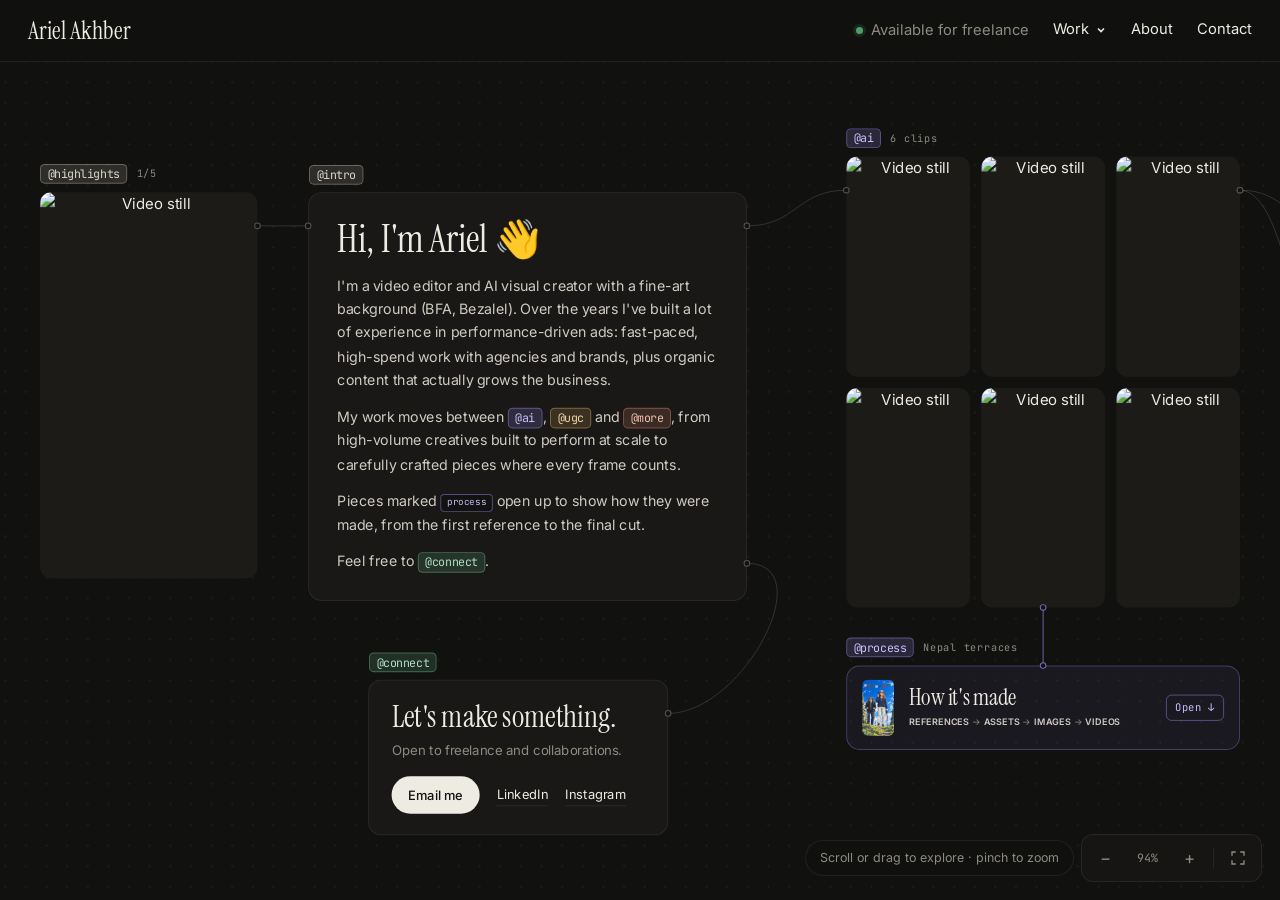
==== commit 79507657: "Add files via upload" ====
--- a/index.html
+++ b/index.html
@@ -15,7 +15,7 @@
   <meta property="og:url" content="https://YOUR-DOMAIN/" />
   <meta property="og:image" content="https://YOUR-DOMAIN/og.jpg" />
   <meta name="twitter:card" content="summary_large_image" />
-  <link rel="icon" href="data:image/svg+xml,%3Csvg xmlns='http://www.w3.org/2000/svg' viewBox='0 0 32 32'%3E%3Crect width='32' height='32' rx='7' fill='%23111110'/%3E%3Cpath d='M9 11c8 0 6 10 14 10' stroke='%23EEEBE3' stroke-width='1.6' fill='none'/%3E%3Ccircle cx='9' cy='11' r='3.2' fill='%23a294ff'/%3E%3Ccircle cx='23' cy='21' r='3.2' fill='%23EEEBE3'/%3E%3C/svg%3E" />
+  <link rel="icon" href="data:image/svg+xml,%3Csvg xmlns='http://www.w3.org/2000/svg' viewBox='0 0 64 64'%3E%3Cdefs%3E%3ClinearGradient id='f' gradientUnits='userSpaceOnUse' x1='18' y1='24' x2='46' y2='40'%3E%3Cstop offset='0' stop-color='%23a294ff'/%3E%3Cstop offset='.55' stop-color='%23cdc6f4' stop-opacity='.85'/%3E%3Cstop offset='1' stop-color='%23EEEBE3' stop-opacity='.75'/%3E%3C/linearGradient%3E%3C/defs%3E%3Crect width='64' height='64' rx='14' fill='%23111110'/%3E%3Cpath d='M18 24 C32 24%2C 32 40%2C 46 40' stroke='url(%23f)' stroke-width='3.4' fill='none' stroke-linecap='round'/%3E%3Ccircle cx='18' cy='24' r='5.5' fill='%23a294ff'/%3E%3Ccircle cx='46' cy='40' r='5.5' fill='%23EEEBE3'/%3E%3C/svg%3E" />
 
   <link rel="preconnect" href="https://fonts.googleapis.com">
   <link rel="preconnect" href="https://fonts.gstatic.com" crossorigin>
@@ -145,15 +145,14 @@
     const GALLERIES = [
       { id:"ai", x:930, y:112, grid:true, clips:[
         { id:"cFrAQUphw9w" },
-        { id:"Tdf8r3UTSKo" },
         { id:"t7w9zrfC23o" },
         { id:"GwVUHS4ICoY" }, { id:"piedj6jmcSM" },
         { id:"Wow2pt4ICY8" }, { id:"8XYluk6R48g" }
       ]},
-      { id:"ugc", x:1600, y:150, clips:[
+      { id:"ugc", x:1450, y:150, clips:[
         { id:"kpi4qDDBNHs" }, { id:"sNv0KbdY40A" }, { id:"8C0jH5h0SkU" } ]},
       // placeholder picks for now
-      { id:"more", x:1650, y:520, clips:[
+      { id:"more", x:1500, y:520, clips:[
         { id:"4ocju5hdgsI" }, { id:"wctScyfR-aw" }, { id:"Q4pcstfcHyA" } ]}
     ];
 
